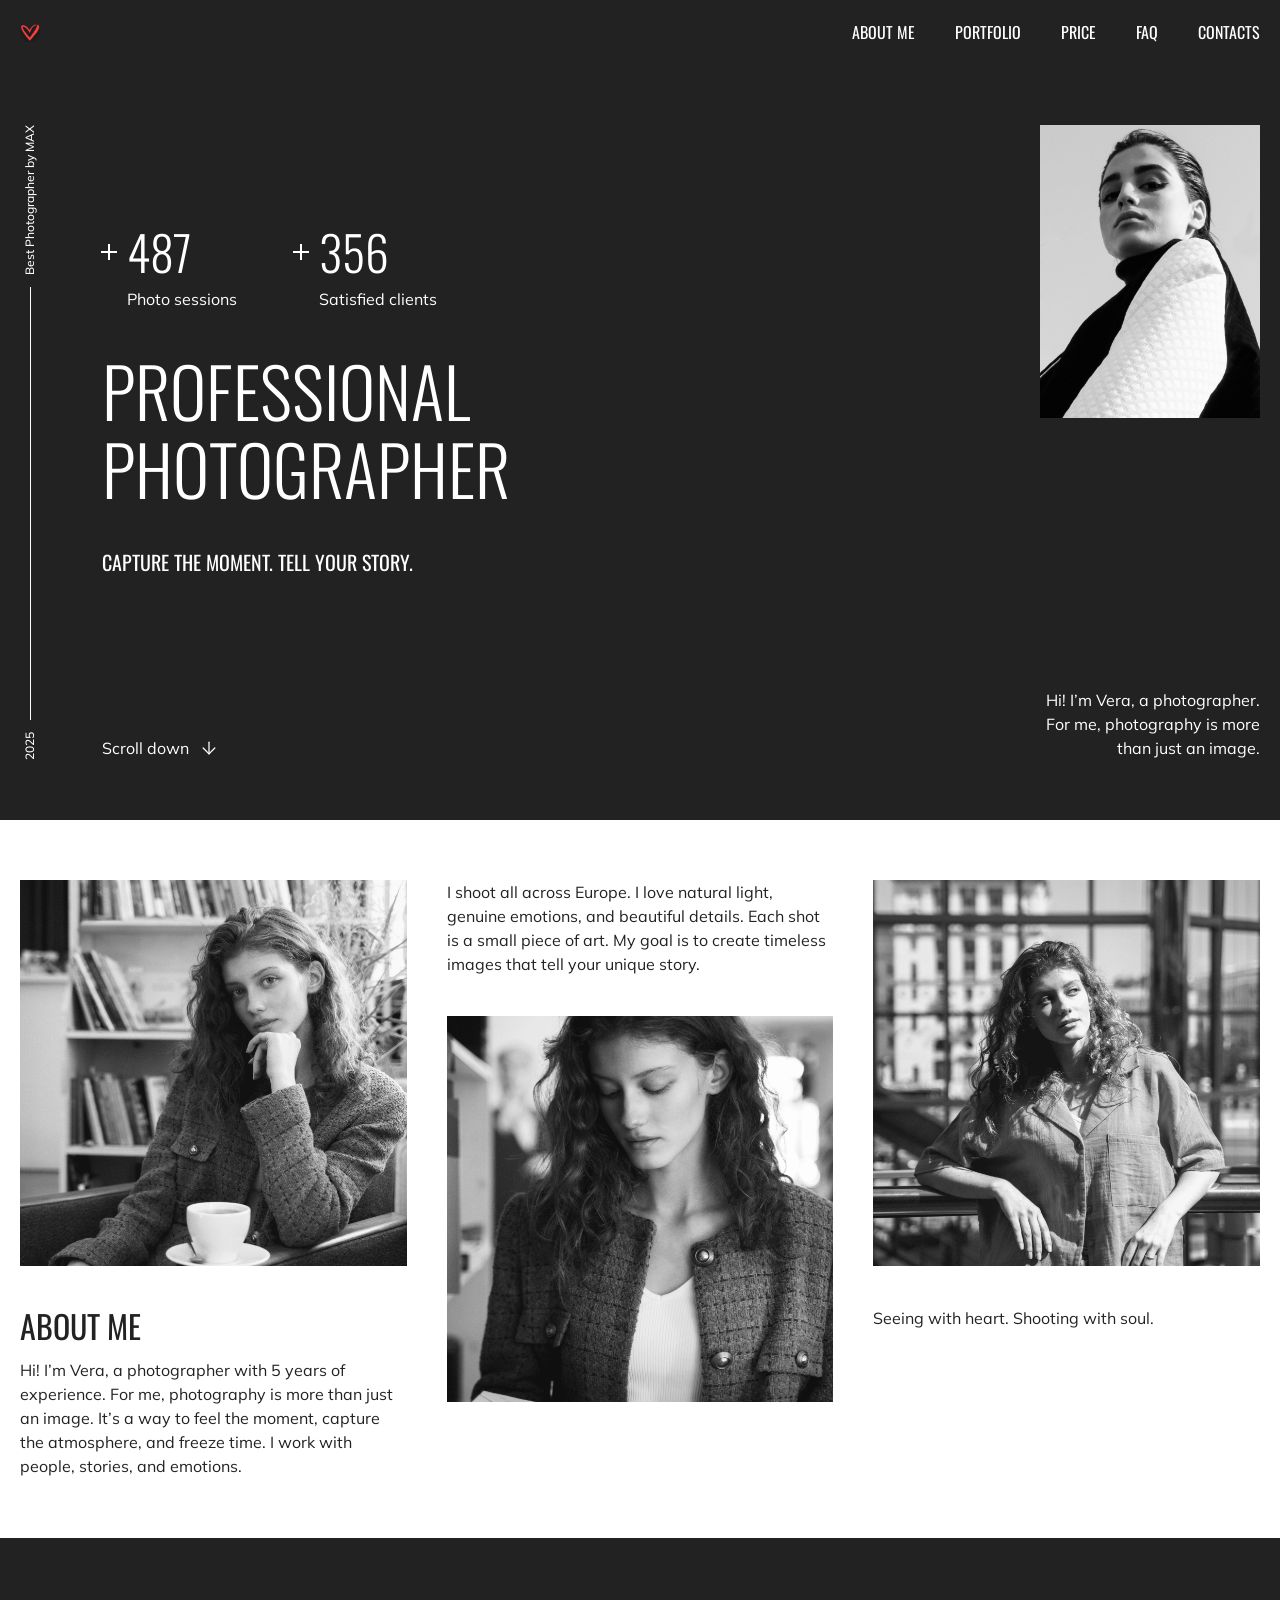
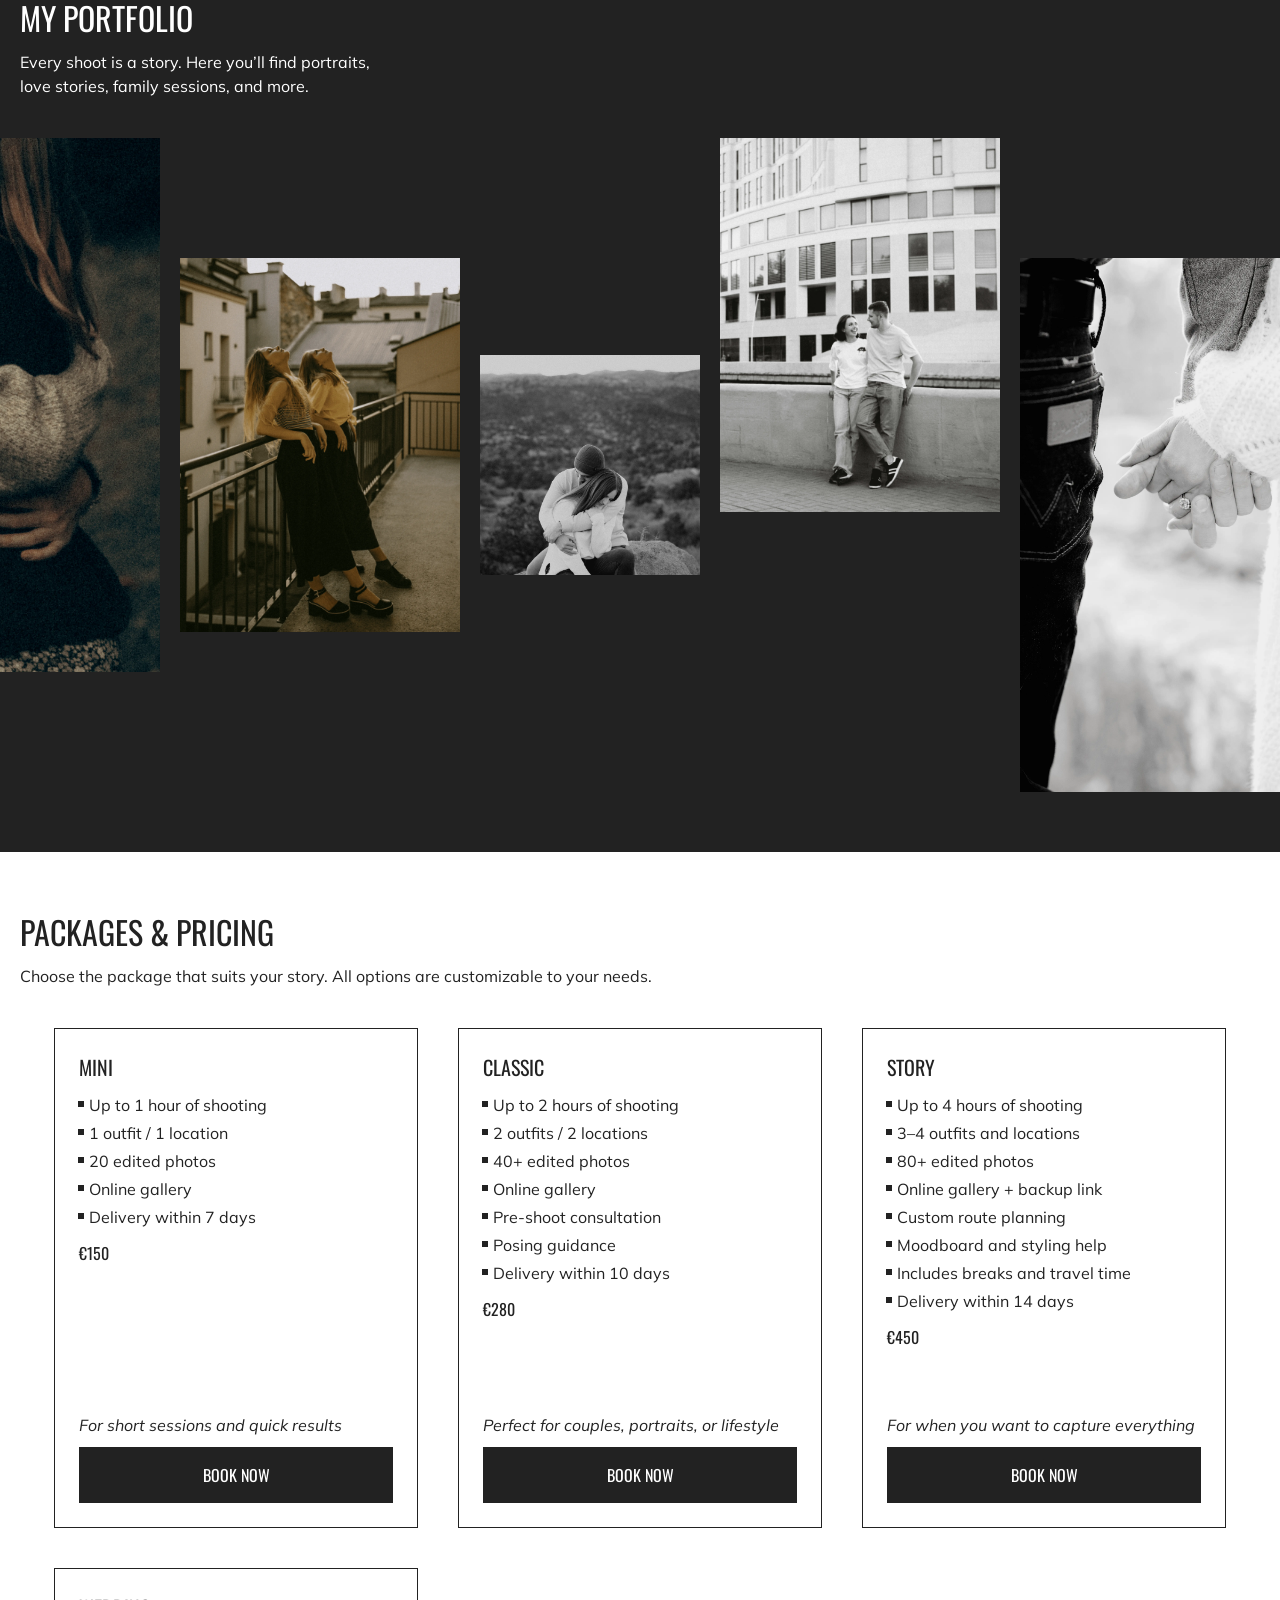
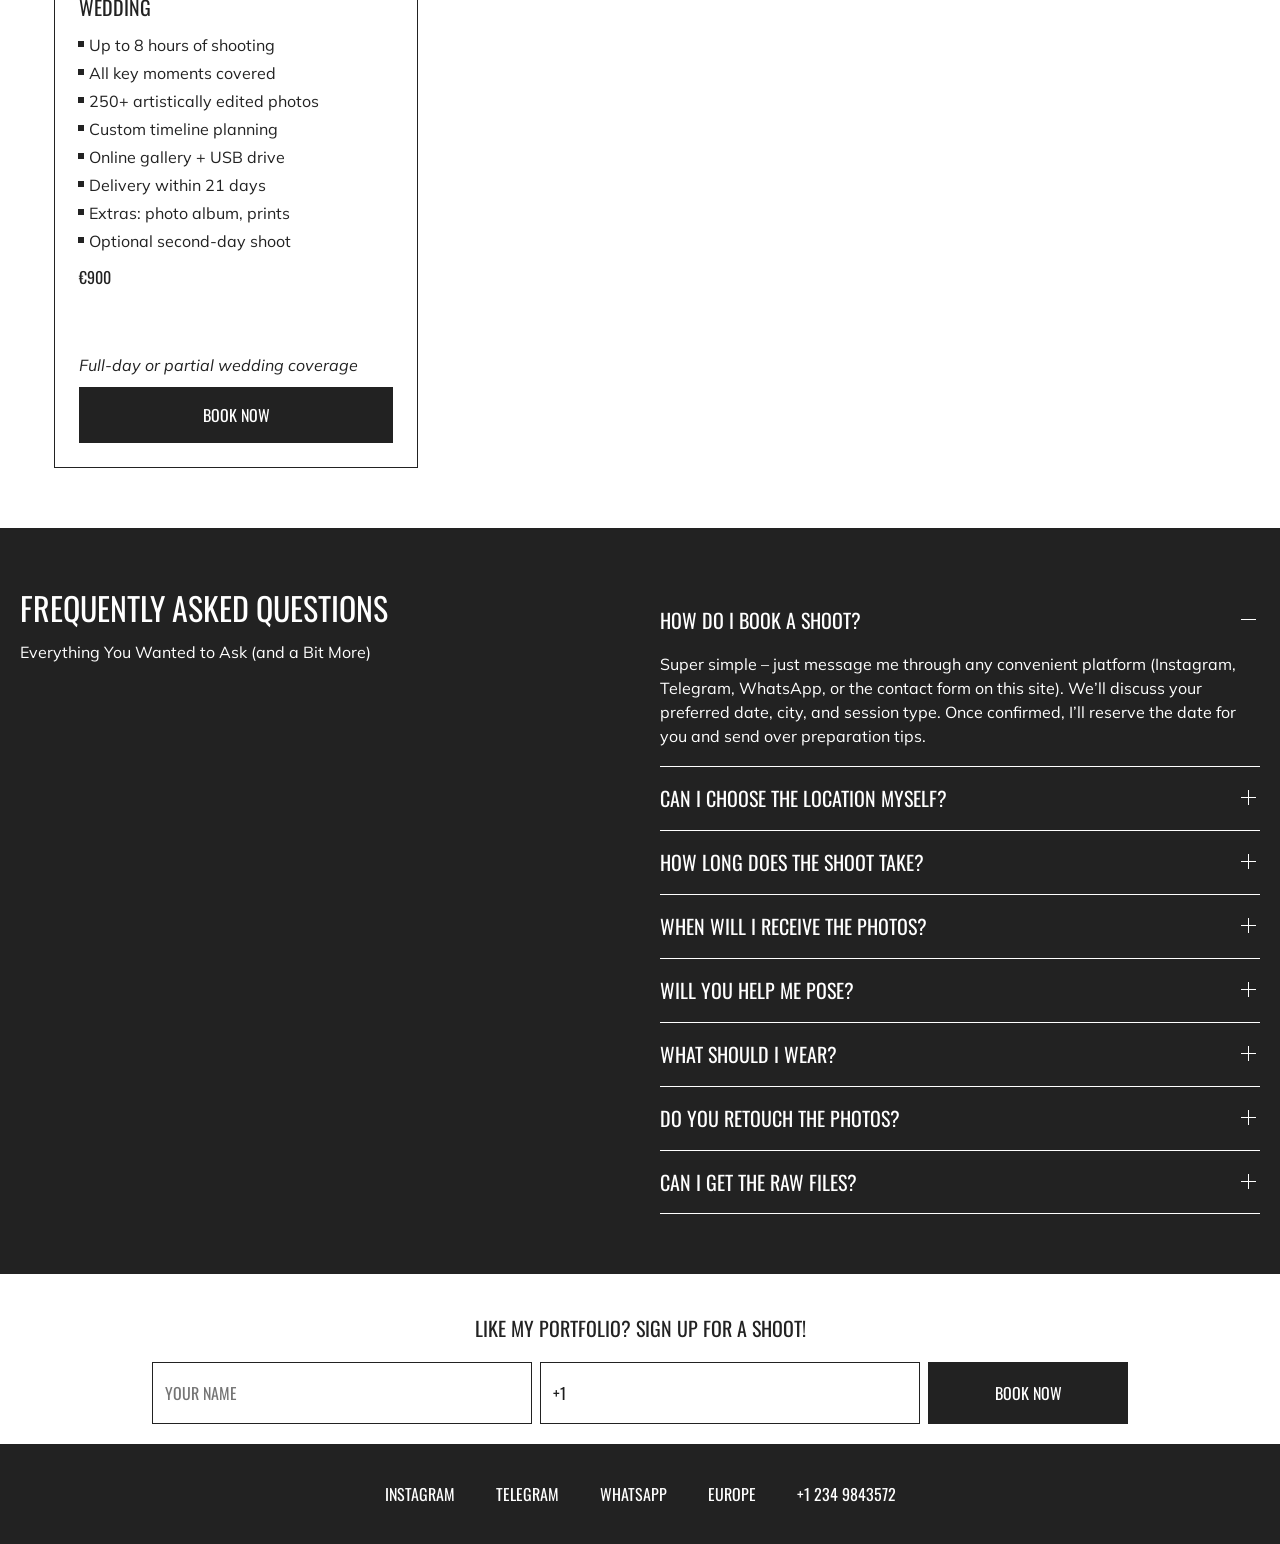
==== portfolio/index.html @ 34f2e553 "feat: add adaptive layout" ====
<!DOCTYPE html>
<html lang="en">
  <head>
    <meta charset="UTF-8" />
    <meta name="viewport" content="width=device-width, initial-scale=1.0" />
    <link rel="icon" href="favicon.ico" />
    <link rel="stylesheet" href="modern-normalize.css" />
    <link rel="stylesheet" href="styles.css" />
    <title>Vera's portfolio</title>
  </head>
  <body>
    <header class="header">
      <div class="container">
        <div class="menu">
          <div class="menu__logo logo">
            <img src="icons/logo.svg" alt="logo" />
          </div>
          <nav class="menu__nav nav">
            <a href="#" class="nav__item">About me</a>
            <a href="#" class="nav__item">Portfolio</a>
            <a href="#" class="nav__item">Price</a>
            <a href="#" class="nav__item">Faq</a>
            <a href="#" class="nav__item">Contacts</a>
          </nav>
          <div class="hamburger"><span></span> <span></span></div>
        </div>
      </div>
    </header>
    <main>
      <section class="hero section">
        <div class="container">
          <div class="hero__wrapper">
            <div class="hero__sidebar sidebar">
              <div class="sidebar__award">Best Photographer by MAX</div>
              <div class="sidebar__line"></div>
              <div class="sidebar__year">2025</div>
            </div>
            <div class="hero__content">
              <div class="hero__info">
                <div class="hero__stats">
                  <div class="hero__stat">
                    <span class="hero__stat-number">487</span>
                    <span class="hero__stat-label">Photo sessions</span>
                  </div>
                  <div class="hero__stat">
                    <span class="hero__stat-number">356</span>
                    <span class="hero__stat-label">Satisfied clients</span>
                  </div>
                </div>
                <h1 class="hero__title main-title">
                  Professional photographer
                </h1>
                <p class="hero__subtitle">
                  Capture the Moment. Tell Your Story.
                </p>
                <a href="#" class="hero__scroll-down scroll-down"
                  >Scroll down</a
                >
              </div>
              <div class="hero__images">
                <div class="hero__media">
                  <img
                    src="image/webp/img-10.webp"
                    alt="The model in front of the mountains."
                    width="220"
                    height="220"
                  />
                </div>
                <div class="hero__aside">
                  <img
                    src="image/webp/img-11.webp"
                    alt="The model is looking down from above."
                    width="280"
                    height="374"
                  />
                  <div class="hero__about-text">
                    Hi! I’m Vera, a photographer. For me, photography is more
                    than just an image.
                  </div>
                </div>
              </div>
            </div>
          </div>
          <div class="hero__footer"></div>
        </div>
      </section>
      <section class="about section">
        <div class="container">
          <div class="about__wrapper">
            <div class="about__block about__block--intro">
              <img
                src="image/webp/img-photographer-1.webp"
                alt="Vera's sitting on an armchair."
                width="728"
                height="728"
              />
              <h2 class="about__title section-title section-title--dark">
                About me
              </h2>
              <p class="about__text">
                Hi! I’m Vera, a photographer with 5 years of experience. For me,
                photography is more than just an image. It’s a way to feel
                the moment, capture the atmosphere, and freeze time. I work with
                people, stories, and emotions.
              </p>
            </div>
            <div class="about__block about__block--work">
              <p class="about__text about__text--center">
                I shoot all across Europe. I love natural light, genuine
                emotions, and beautiful details. Each shot is a small piece of
                art. My goal is to create timeless images that tell your unique
                story.
              </p>
              <img
                src="image/webp/img-photographer-2.webp"
                alt="Vera's looking down."
                width="728"
                height="728"
              />
            </div>
            <div class="about__block about__block--philosophy">
              <img
                src="image/webp/img-photographer-3.webp"
                alt="Vera's looking into the distance."
                width="728"
                height="728"
              />
              <p class="about__text about__text--right">
                Seeing with heart. Shooting with soul.
              </p>
            </div>
          </div>
        </div>
      </section>
      <section class="portfolio section">
        <div class="container">
          <h2 class="portfolio__title section-title">My portfolio</h2>
          <p class="portfolio__subtitle subtitle">
            Every shoot is a story. Here you’ll find portraits, love stories,
            family sessions, and more.
          </p>
        </div>
        <div class="slider__wrapper">
          <div class="portfolio__collage slider">
            <div class="slider__list">
              <div class="slider__item slider__item--first">
                <img
                  src="image/webp/img-14.webp"
                  alt="Couple is walking by the sea at sunset."
                  width="3000"
                  height="4000"
                />
              </div>
              <div class="slider__item slider__item--second">
                <img
                  src="image/webp/img-21.webp"
                  alt="Black and white portrait of a couple, woman is kissing man."
                  width="3000"
                  height="4000"
                />
              </div>
              <div class="slider__item slider__item--third">
                <img
                  src="image/webp/img-22.webp"
                  alt="Woman is riding a horse in the mountains."
                  width="3000"
                  height="4000"
                />
              </div>
              <div class="slider__item slider__item--fourth">
                <img
                  src="image/webp/img-20.webp"
                  alt="Woman is hugging a man."
                  width="3000"
                  height="4000"
                />
              </div>
              <div class="slider__item slider__item--fifth">
                <img
                  src="image/webp/img-17.webp"
                  alt="Two women are standing on a balcony with old town buildings in the background."
                  width="3000"
                  height="4000"
                />
              </div>
              <div class="slider__item slider__item--sixth">
                <img
                  src="image/webp/img-1.webp"
                  alt="Black and white photo of a couple sitting on a stone, man is hugging the woman."
                  width="3000"
                  height="4000"
                />
              </div>
              <div class="slider__item slider__item--seventh">
                <img
                  src="image/webp/img-2.webp"
                  alt="Black and white photo of a couple standing in front of a building."
                  width="3000"
                  height="4000"
                />
              </div>
              <div class="slider__item slider__item--eighth">
                <img
                  src="image/webp/img-5.webp"
                  alt="Close-up of a couple holding hands."
                  width="3000"
                  height="4000"
                />
              </div>
              <div class="slider__item slider__item--ninth">
                <img
                  src="image/webp/img-7.webp"
                  alt="Couple dancing in a field."
                  width="3000"
                  height="4000"
                />
              </div>
              <div class="slider__item slider__item--tenth">
                <img
                  src="image/webp/img-8.webp"
                  alt="Black and white photo of a woman in a dress holding a man's hand."
                  width="3000"
                  height="4000"
                />
              </div>
              <div class="slider__item slider__item--eleventh">
                <img
                  src="image/webp/img-9.webp"
                  alt="Black and white photo of a man embracing a woman from behind, his arm around her neck."
                  width="3000"
                  height="4000"
                />
              </div>
              <div class="slider__item slider__item--twelfth">
                <img
                  src="image/webp/img-12.webp"
                  alt="A woman and a man looking at each other with the sea in the background."
                  width="3000"
                  height="4000"
                />
              </div>
            </div>
          </div>
        </div>
      </section>
      <section class="pricing section">
        <div class="container">
          <h2 class="pricing__title section-title section-title--dark">
            packages & pricing
          </h2>
          <p class="pricing__subtitle subtitle subtitle--dark">
            Choose the package that suits your story. All options are
            customizable to your needs.
          </p>
          <ul class="pricing__list">
            <li class="pricing__item package-card">
              <h3 class="package-card__name">Mini</h3>
              <div class="package-card__content">
                <ul class="package-card__options">
                  <li class="package-card__option">Up to 1 hour of shooting</li>
                  <li class="package-card__option">1 outfit / 1 location</li>
                  <li class="package-card__option">20 edited photos</li>
                  <li class="package-card__option">Online gallery</li>
                  <li class="package-card__option">Delivery within 7 days</li>
                </ul>
                <p class="package-card__price">€150</p>
              </div>
              <div class="package-card__footer">
                <p class="package-card__note">
                  For short sessions and quick results
                </p>
                <button class="package-card__button button">Book now</button>
              </div>
            </li>
            <li class="pricing__item package-card">
              <h3 class="package-card__name">Classic</h3>
              <div class="package-card__content">
                <ul class="package-card__options">
                  <li class="package-card__option">
                    Up to 2 hours of shooting
                  </li>
                  <li class="package-card__option">2 outfits / 2 locations</li>
                  <li class="package-card__option">40+ edited photos</li>
                  <li class="package-card__option">Online gallery</li>
                  <li class="package-card__option">Pre-shoot consultation</li>
                  <li class="package-card__option">Posing guidance</li>
                  <li class="package-card__option">Delivery within 10 days</li>
                </ul>
                <p class="package-card__price">€280</p>
              </div>
              <div class="package-card__footer">
                <p class="package-card__note">
                  Perfect for couples, portraits, or lifestyle
                </p>
                <button class="package-card__button button">Book now</button>
              </div>
            </li>
            <li class="pricing__item package-card">
              <h3 class="package-card__name">Story</h3>
              <div class="package-card__content">
                <ul class="package-card__options">
                  <li class="package-card__option">
                    Up to 4 hours of shooting
                  </li>
                  <li class="package-card__option">
                    3–4 outfits and locations
                  </li>
                  <li class="package-card__option">80+ edited photos</li>
                  <li class="package-card__option">
                    Online gallery + backup link
                  </li>
                  <li class="package-card__option">Custom route planning</li>
                  <li class="package-card__option">
                    Moodboard and styling help
                  </li>
                  <li class="package-card__option">
                    Includes breaks and travel time
                  </li>
                  <li class="package-card__option">Delivery within 14 days</li>
                </ul>
                <p class="package-card__price">€450</p>
              </div>
              <div class="package-card__footer">
                <p class="package-card__note">
                  For when you want to capture everything
                </p>
                <button class="package-card__button button">Book now</button>
              </div>
            </li>
            <li class="pricing__item package-card">
              <h3 class="package-card__name">Wedding</h3>
              <div class="package-card__content">
                <ul class="package-card__options">
                  <li class="package-card__option">
                    Up to 8 hours of shooting
                  </li>
                  <li class="package-card__option">All key moments covered</li>
                  <li class="package-card__option">
                    250+ artistically edited photos
                  </li>
                  <li class="package-card__option">Custom timeline planning</li>
                  <li class="package-card__option">
                    Online gallery + USB drive
                  </li>
                  <li class="package-card__option">Delivery within 21 days</li>
                  <li class="package-card__option">
                    Extras: photo album, prints
                  </li>
                  <li class="package-card__option">
                    Optional second-day shoot
                  </li>
                </ul>
                <p class="package-card__price">€900</p>
              </div>
              <div class="package-card__footer">
                <p class="package-card__note">
                  Full-day or partial wedding coverage
                </p>
                <button class="package-card__button button">Book now</button>
              </div>
            </li>
          </ul>
        </div>
      </section>
      <section class="faq section">
        <div class="container">
          <div class="faq__wrapper">
            <div class="faq__intro">
              <h2 class="faq__title section-title">
                Frequently asked questions
              </h2>
              <p class="faq__subtitle subtitle">
                Everything You Wanted to Ask (and a Bit More)
              </p>
            </div>
            <div class="faq__accordion accordion">
              <div class="accordion__item accordion__item--active">
                <div class="accordion__label">How do I book a shoot?</div>
                <div class="accordion__content">
                  Super simple – just message me through any convenient platform
                  (Instagram, Telegram, WhatsApp, or the contact form on this
                  site). We’ll discuss your preferred date, city, and session
                  type. Once confirmed, I’ll reserve the date for you and send
                  over preparation tips.
                </div>
              </div>
              <div class="accordion__item">
                <div class="accordion__label">
                  Can I choose the location myself?
                </div>
                <div class="accordion__content">
                  Absolutely! If there’s a special place you love or have in
                  mind — I’m happy to shoot there. If you’re unsure, I can
                  suggest beautiful spots with great lighting and atmosphere,
                  tailored to your vision and mood.
                </div>
              </div>
              <div class="accordion__item">
                <div class="accordion__label">
                  How long does the shoot take?
                </div>
                <div class="accordion__content">
                  That depends on the package-card you choose. On average,
                  sessions last from 1 to 4 hours. We’ll plan the pace and type
                  of shoot together — from relaxed city strolls and love stories
                  to more dynamic or editorial sessions.
                </div>
              </div>
              <div class="accordion__item">
                <div class="accordion__label">
                  When will I receive the photos?
                </div>
                <div class="accordion__content">
                  You’ll receive your edited photos within 7–14 days. For event
                  and wedding sessions — up to 30 days. I deliver them in a
                  stylish online gallery, where you can download them in full
                  quality or easily share with friends and family.
                </div>
              </div>
              <div class="accordion__item">
                <div class="accordion__label">Will you help me pose?</div>
                <div class="accordion__content">
                  Definitely! I’ll guide you gently throughout the session —
                  where to look, how to move, how to relax. The goal is to make
                  you feel comfortable and natural. My approach is relaxed, and
                  I’ll never force awkward poses. The result? Real, expressive,
                  and beautiful photos.
                </div>
              </div>
              <div class="accordion__item">
                <div class="accordion__label">What should I wear?</div>
                <div class="accordion__content">
                  After booking, I’ll send you a style guide with suggestions
                  for colors, textures, and combinations. The most important
                  thing is that you feel confident in your outfit. I’m also
                  happy to help you coordinate looks or plan something cohesive
                  for couples or groups.
                </div>
              </div>
              <div class="accordion__item">
                <div class="accordion__label">Do you retouch the photos?</div>
                <div class="accordion__content">
                  Yes, all photos are color-corrected and lightly retouched. My
                  editing style is clean and natural — no overdone filters or
                  fake skin. Just you, at your best. Extra retouching is
                  available upon request.
                </div>
              </div>
              <div class="accordion__item">
                <div class="accordion__label">Can I get the raw files?</div>
                <div class="accordion__content">
                  I don’t deliver RAW files. My work includes not only shooting,
                  but also careful selection and editing to create a complete
                  and polished result. You’ll receive only the best images,
                  ready for printing, sharing, or publishing.
                </div>
              </div>
            </div>
          </div>
        </div>
      </section>
      <section class="subscribe">
        <div class="container">
          <h2 class="subscribe__title section-title section-title--dark">
            Like my portfolio? Sign up for a shoot!
          </h2>
          <form class="subscribe__form form" action="#" method="post">
            <label class="form__field">
              <span class="form__label visually-hidden">Your name</span>
              <input
                class="form__input"
                type="text"
                name="name"
                placeholder="Your name"
                required
              />
            </label>
            <label class="form__field">
              <span class="form__label visually-hidden">Phone number</span>
              <input
                class="form__input"
                type="tel"
                name="phone"
                value="+1"
                required
              />
            </label>
            <button class="form__button button button--short" type="submit">
              Book now
            </button>
          </form>
        </div>
      </section>
    </main>
    <footer class="footer">
      <div class="container">
        <ul class="footer__links">
          <li class="footer__link">
            <a class="footer__social-link" href="#">Instagram</a>
          </li>
          <li class="footer__link">
            <a class="footer__social-link" href="#">Telegram</a>
          </li>
          <li class="footer__link">
            <a class="footer__social-link" href="#">WhatsApp</a>
          </li>
          <li class="footer__link">
            <a class="footer__region" href="#">Europe</a>
          </li>
          <li class="footer__link">
            <address class="footer__contact">
              <a class="footer__phone" href="tel:+12349843572"
                >+1 234 9843572</a
              >
            </address>
          </li>
        </ul>
      </div>
    </footer>
  </body>
</html>
---- portfolio/styles.css ----
@font-face {
  font-family: "Oswald";
  src: url("fonts/Oswald-Light.woff2") format("woff2");
  font-weight: 300;
  font-style: normal;
  font-display: swap;
}

@font-face {
  font-family: "Oswald";
  src: url("fonts/Oswald-Regular.woff2") format("woff2");
  font-weight: 400;
  font-style: normal;
  font-display: swap;
}

@font-face {
  font-family: "Mulish";
  src: url("fonts/Mulish-Regular.woff2") format("woff2");
  font-weight: 400;
  font-style: normal;
  font-display: swap;
}

@font-face {
  font-family: "Mulish";
  src: url("fonts/Mulish-Medium.woff2") format("woff2");
  font-weight: 500;
  font-style: normal;
  font-display: swap;
}

@font-face {
  font-family: "Mulish";
  src: url("fonts/Mulish-Italic.woff2") format("woff2");
  font-weight: 400;
  font-style: italic;
  font-display: swap;
}

:root {
  --main-color: #222222;
  --secondary-color: #ffffff;
  --input-color: #1e1e1e;
  --hover-color: #ff3c3c;
  --main-font-family: "Mulish", Arial, sans-serif;
  --secondary-font-family: "Oswald", Arial, sans-serif;
}

.visually-hidden {
  position: absolute;
  width: 1px;
  height: 1px;
  margin: -1px;
  border: 0;
  padding: 0;
  white-space: nowrap;
  clip-path: inset(100%);
  clip: rect(0 0 0 0);
  overflow: hidden;
}

html,
body {
  height: 100%;
}

html {
  font-size: 1rem;
}

body {
  display: flex;
  flex-direction: column;
  min-height: 100vh;
  margin: 0;
  font-family: "Mulish", Arial, sans-serif;
  font-weight: 400;
  line-height: 1.5;
  background: var(--main-color);
  color: var(--secondary-color);
  overflow-x: hidden;
}

main {
  flex: 1;
}

h1,
h2,
h3 {
  margin: 0;
  padding: 0;
}

img {
  display: block;
  max-width: 100%;
  height: auto;
  object-fit: cover;
}

ul {
  margin: 0;
  padding: 0;
  list-style: none;
}

a {
  color: var(--secondary-color);
  text-decoration: none;
}

p {
  margin: 0;
}

button {
  cursor: pointer;
}

.container {
  max-width: 1440px;
  margin: 0 auto;
  padding-left: 20px;
  padding-right: 20px;
}

.section {
  padding: 60px 0;
}

.header {
  background-color: var(--main-color);
  padding: 20px 0;
}

.menu {
  display: flex;
  align-items: center;
  justify-content: space-between;
}

.nav__item:not(:last-child) {
  margin-right: 36px;
}

.nav__item {
  display: inline-block;
  font-family: var(--secondary-font-family);
  font-size: 1rem;
  font-weight: 400;
  text-transform: uppercase;
}

.nav__item:hover {
  color: var(--hover-color);
}

.hamburger {
  display: none;
}

.hero__wrapper {
  display: grid;
  grid-template-columns: 20px 1fr;
  gap: 40px;
}

.sidebar {
  position: relative;
  display: flex;
  flex-direction: column;
  align-items: center;
  justify-content: space-between;
  height: 100%;
  font-size: 0.75rem;
  font-weight: 500;
  line-height: 1.3;
}

.sidebar__award {
  writing-mode: vertical-rl;
  transform: rotate(180deg);
  margin-bottom: 12px;
}

.sidebar__year {
  writing-mode: vertical-rl;
  transform: rotate(180deg);
  margin-top: 12px;
}

.sidebar__line {
  flex: 1;
  width: 1px;
  background-color: var(--secondary-color);
}

.hero__content {
  display: flex;
  justify-content: space-between;
  gap: 100px;
}

.hero__info {
  padding-top: 100px;
  padding-left: 22px;
}

.hero__images {
  display: flex;
  gap: 40px;
}

.hero__footer {
  display: flex;
  align-items: center;
  justify-content: space-between;
}

.hero__stats {
  display: flex;
  align-items: center;
  justify-content: space-between;
  width: 315px;
  margin-bottom: 40px;
  padding-left: 25px;
}

.hero__stat-number {
  position: relative;
  display: block;
  margin-bottom: 8px;
  font-family: var(--secondary-font-family);
  font-weight: 300;
  font-size: 3rem;
  line-height: 1.125;
  text-transform: uppercase;
  text-align: left;
}

.hero__stat-number::before {
  content: "";
  position: absolute;
  width: 16px;
  height: 2px;
  bottom: 26px;
  left: -26px;
  background-color: var(--secondary-color);
}

.hero__stat-number::after {
  content: "";
  position: absolute;
  width: 16px;
  height: 2px;
  bottom: 26px;
  left: -26px;
  transform: rotate(90deg);
  background-color: var(--secondary-color);
}

.hero__stat-label {
  font-weight: 400;
  font-size: 1rem;
  line-height: 1.5;
}

.main-title {
  max-width: 408px;
  font-family: var(--secondary-font-family);
  font-weight: 300;
  font-size: 7.25rem;
  line-height: 1.13793;
  text-transform: uppercase;
}

.hero__title {
  margin-bottom: 40px;
}

.hero__subtitle {
  margin-bottom: 160px;
  font-family: var(--secondary-font-family);
  font-weight: 400;
  font-size: 1.25rem;
  line-height: 1.4;
  text-transform: uppercase;
}

.scroll-down {
  position: relative;
}

.scroll-down::after {
  content: "";
  position: absolute;
  top: 50%;
  right: -30px;
  transform: translateY(-50%);
  width: 20px;
  height: 20px;
  mask: url("icons/arrow-down.svg") center / contain no-repeat;
  background-color: currentColor;
}

.scroll-down:hover {
  color: var(--hover-color);
}

.hero__media {
  display: grid;
  place-items: center;
}

.hero__media img {
  width: 220px;
  aspect-ratio: 1 / 1;
}

.hero__aside {
  display: flex;
  flex-direction: column;
  justify-content: space-between;
}

.hero__about-text {
  align-self: flex-end;
  width: 220px;
  text-align: right;
}

.about {
  background-color: var(--secondary-color);
}

.about__wrapper {
  display: grid;
  gap: 40px;
  grid-template-columns: repeat(auto-fit, minmax(340px, 1fr));
  align-items: flex-start;
}

.about__block img {
  aspect-ratio: 1 / 1;
}

.section-title {
  font-family: var(--secondary-font-family);
  font-weight: 400;
  font-size: 2rem;
  line-height: 1.25;
  text-transform: uppercase;
  color: var(--secondary-color);
}

.section-title--dark {
  color: var(--main-color);
}

.about__title {
  margin: 40px 0 12px;
}

.about__text {
  font-family: var(--main-font-family);
  line-height: 1.5;
  color: var(--main-color);
}

.about__text--center {
  margin-bottom: 40px;
}

.about__text--center {
  margin-bottom: 40px;
}

.about__text--right {
  margin-top: 40px;
}

.subtitle {
  margin-top: 12px;
  font-family: var(--main-font-family);
  line-height: 1.5;
  color: var(--secondary-color);
}

.portfolio__subtitle {
  width: 360px;
}

.slider__wrapper {
  width: 100vw;
  overflow: hidden;
  display: flex;
  justify-content: center;
}

.slider {
  margin: 0 auto;
  width: 1440px;
  height: 654px;
  margin-top: 40px;
  overflow: hidden;
}

.slider__list {
  display: flex;
  align-items: center;
  gap: 20px;
  transform: translateX(-1200px);
  height: 100%;
}

.slider__item {
  flex: 0 0 auto;
}

.slider__item--first,
.slider__item--eighth {
  align-self: flex-end;
}

.slider__item--fourth,
.slider__item--seventh,
.slider__item--tenth,
.slider__item--twelfth {
  align-self: flex-start;
}

.slider__item--third,
.slider__item--fifth,
.slider__item--eleventh {
  margin-bottom: 40px;
}

.slider__item--first img,
.slider__item--fourth img,
.slider__item--eighth img,
.slider__item--twelfth img {
  width: 400px;
  height: 534px;
}

.slider__item--second img,
.slider__item--sixth img,
.slider__item--ninth img {
  width: 220px;
  aspect-ratio: 1 / 1;
}

.slider__item--third img,
.slider__item--fifth img,
.slider__item--seventh img,
.slider__item--tenth img,
.slider__item--eleventh img {
  width: 280px;
  height: 374px;
}

@media (min-width: 1441px) {
  .slider {
    overflow: visible;
  }
}

.pricing {
  background-color: var(--secondary-color);
}

.subtitle--dark {
  color: var(--main-color);
}

.pricing__list {
  display: grid;
  grid-template-columns: repeat(auto-fit, minmax(320px, 1fr));
  gap: 40px;
  margin-top: 40px;
}

.package-card {
  display: flex;
  flex-direction: column;
  min-height: 500px;
  padding: 24px;
  border: 1px solid var(--main-color);
  color: var(--main-color);
}

.package-card:hover {
  border-color: var(--hover-color);
}

.package-card:hover .button {
  background-color: var(--hover-color);
  color: var(--main-color);
}

.package-card__content {
  flex-grow: 1;
}

.package-card__footer {
  margin-top: auto;
  display: flex;
  flex-direction: column;
  gap: 12px;
}

.package-card__name {
  font-family: var(--secondary-font-family);
  font-weight: 400;
  font-size: 1.25rem;
  line-height: 1.4;
  text-transform: uppercase;
}

.package-card__options {
  margin: 12px 0;
}

.package-card__option {
  position: relative;
  margin: 0 0 4px 10px;
  line-height: 1.5;
}

.package-card__option::before {
  content: "";
  position: absolute;
  top: 8px;
  left: -11px;
  width: 6px;
  height: 6px;
  background-color: var(--main-color);
}

.package-card__price {
  font-family: var(--secondary-font-family);
  line-height: 1.5;
  text-transform: uppercase;
}

.package-card__note {
  font-style: italic;
  line-height: 1.25;
}

.button {
  padding: 16px 20px;
  font-family: var(--secondary-font-family);
  font-size: 1rem;
  font-weight: 400;
  line-height: 1.5;
  text-transform: uppercase;
  text-align: center;
  border: 0;
  color: var(--secondary-color);
  background-color: var(--main-color);
}

.button:hover {
  background-color: var(--hover-color);
  color: var(--main-color);
}

.faq__wrapper {
  display: grid;
  grid-template-columns: repeat(auto-fit, minmax(340px, 1fr));
  gap: 40px;
}

.accordion__label {
  position: relative;
  padding: 18px 0;
  font-family: var(--secondary-font-family);
  font-weight: 400;
  font-size: 1.25rem;
  line-height: 1.4;
  text-transform: uppercase;
  box-shadow: inset 0 1px 0 0 var(--secondary-color);
}

.accordion__item:last-child .accordion__label {
  box-shadow: inset 0 1px 0 0 var(--secondary-color),
    inset 0 -1px 0 0 var(--secondary-color);
}

.accordion__content {
  display: none;
}

.accordion__label::before,
.accordion__label::after {
  content: "";
  position: absolute;
  top: 31px;
  right: 4px;
  width: 15px;
  height: 1px;
  background-color: var(--secondary-color);
}

.accordion__label::before {
  transform: rotate(90deg);
}

.accordion__content {
  margin-bottom: 18px;
}

.accordion__item--active .accordion__content {
  display: block;
}

.accordion__item--active .accordion__label {
  box-shadow: none;
}

.accordion__item--active .accordion__label::before {
  transform: none;
}

.accordion__label:hover {
  color: var(--hover-color);
  cursor: pointer;
}

.accordion__label:hover::before,
.accordion__label:hover::after {
  background-color: var(--hover-color);
}

.subscribe {
  padding-top: 40px;
  padding-bottom: 20px;
  background-color: var(--secondary-color);
}

.subscribe__title {
  font-size: 1.25rem;
  line-height: 1.4;
  text-align: center;
  margin-bottom: 20px;
}

.form {
  margin: 0 auto;
  display: grid;
  grid-template-columns: repeat(2, 1fr) 200px;
  max-width: 976px;
  gap: 8px;
  padding-inline: 0;
}

.form__input {
  margin: 0;
  width: 100%;
  padding: 18px 12px;
  font-family: var(--secondary-font-family);
  font-weight: 400;
  font-size: 1rem;
  line-height: 1.5;
  text-transform: uppercase;
  border: 1px solid var(--main-color);
  color: var(--input-color);
}

.form__input:hover {
  border-color: var(--hover-color);
}

.button--short {
  min-width: 200px;
}
.subscribe__button {
  width: 100%;
  max-width: 352px;
}

.footer {
  padding-top: 38px;
  padding-bottom: 38px;
  font-family: var(--secondary-font-family);
  line-height: 1.5;
  text-transform: uppercase;
}

.footer__links {
  display: flex;
  align-items: center;
  justify-content: center;
  gap: 41px;
}

.footer__phone {
  font-style: normal;
}

.footer__social-link:hover,
.footer__region:hover,
.footer__phone:hover {
  color: var(--hover-color);
}

@media (max-width: 1200px) {
  .main-title {
    font-size: 5rem;
  }

  .header {
    position: relative;
  }

  .nav {
    display: none;
  }

  .hamburger {
    display: block;
    position: absolute;
    right: 21px;
    top: 50%;
    width: 20px;
    height: 16px;
    transform: translateY(-50%);
  }
  .hamburger span {
    display: block;
    height: 2px;
    width: 100%;
    background-color: var(--secondary-color);
    margin-bottom: 7px;
  }
  .hamburger span:nth-child(1) {
    width: 60%;
    margin-left: auto;
  }

  .about__wrapper {
    grid-template-columns: 1fr;
  }

  .about__block:nth-child(3) img {
    display: none;
  }
  .about__text--right {
    margin-top: 0;
  }

  .pricing__list {
    gap: 20px;
  }

  .faq__wrapper {
    grid-template-columns: 1fr;
  }
}

@media (min-width: 768px) and (max-width: 1439px) {
  .hero__media {
    display: none;
  }

  .main-title {
    font-size: 4.3rem;
  }
  .hero__content {
    gap: 20px;
  }

  .hero__aside img {
    width: 220px;
  }

  .hero__stats {
    width: 335px;
  }

  .pricing__list {
    padding: 0 34px;
  }
}

@media (min-width: 380px) and (max-width: 767px) {
  .main-title {
    font-size: 3.5rem;
  }

  .hero__wrapper {
    grid-template-columns: 1fr;
  }

  .hero__content {
    flex-wrap: wrap;
    width: 100%;
    gap: 20px;
  }

  .hero__sidebar {
    display: none;
  }

  .hero__scroll-down {
    display: none;
  }

  .hero__aside img {
    width: 220px;
  }

  .hero__info {
    padding-top: 0;
    padding-left: 0;
  }

  .hero__about-text {
    margin-top: 58px;
  }

  .hero__stats {
    width: 336px;
  }

  .hero__subtitle {
    margin-bottom: 0;
  }

  .hero__images {
    width: 100%;
  }

  .hero__media {
    display: none;
  }

  .hero__aside {
    margin-left: auto;
  }

  .pricing__list {
    gap: 20px;
    padding: 0 10px;
  }

  .form {
    grid-template-columns: 1fr;
    gap: 7px;
    width: 100%;
    padding: 0;
  }

  .form__input,
  .form__button {
    width: 100%;
    max-width: none;
  }
  .subscribe .button--short {
    min-width: 0;
    align-self: stretch;
  }

  .footer__links {
    flex-direction: column;
    gap: 36px;
  }
}
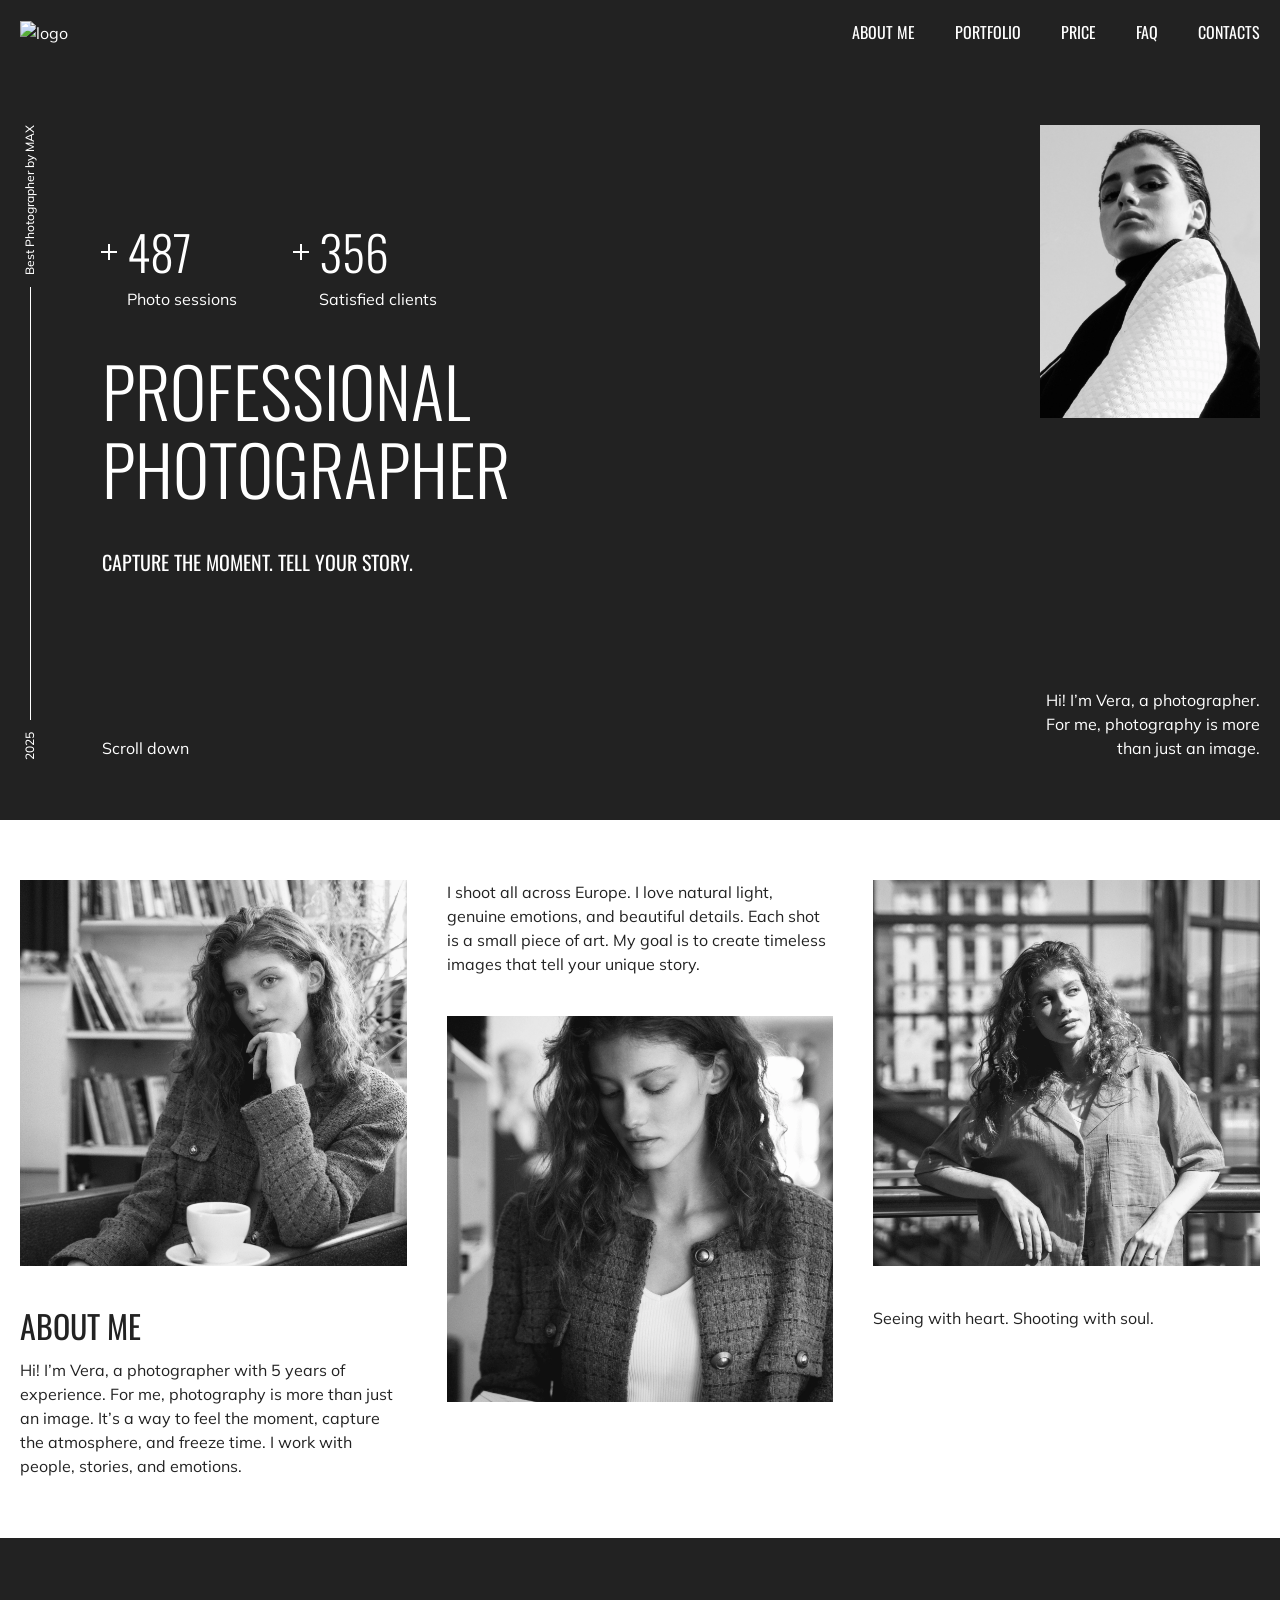
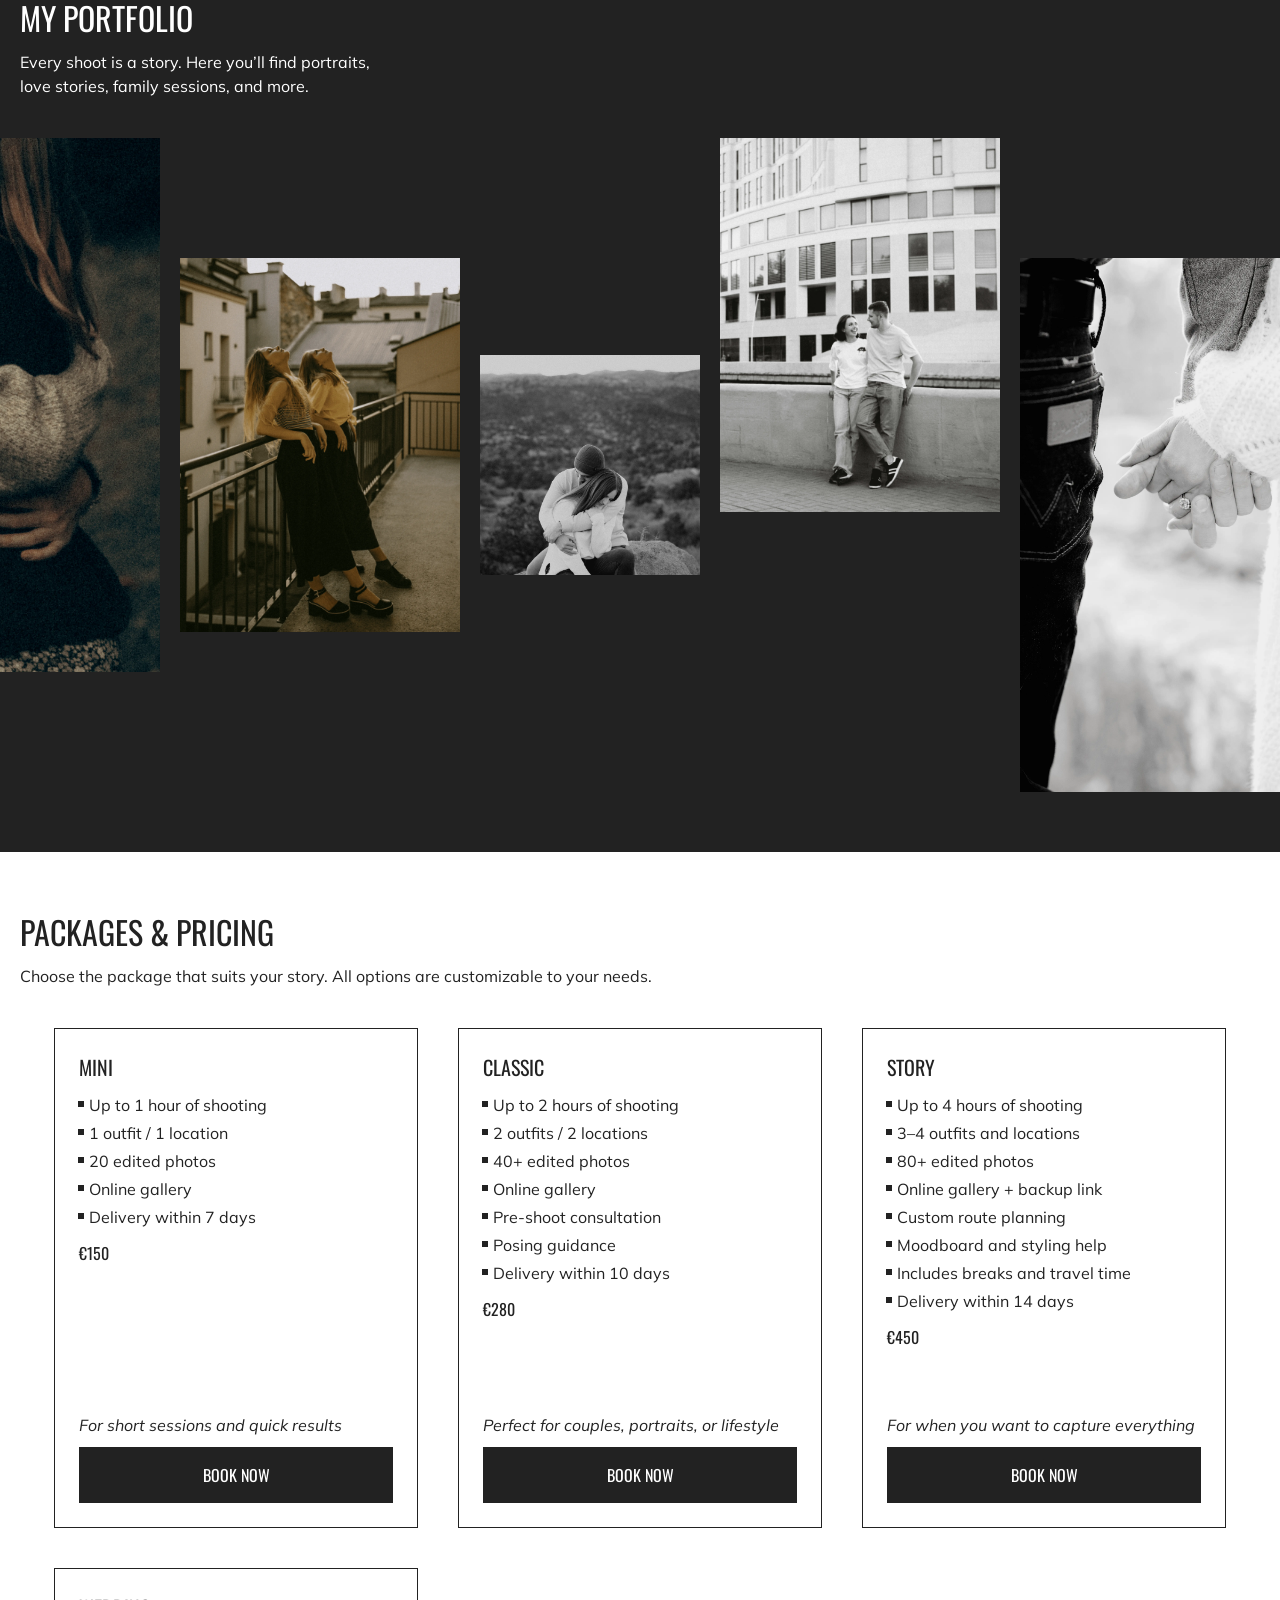
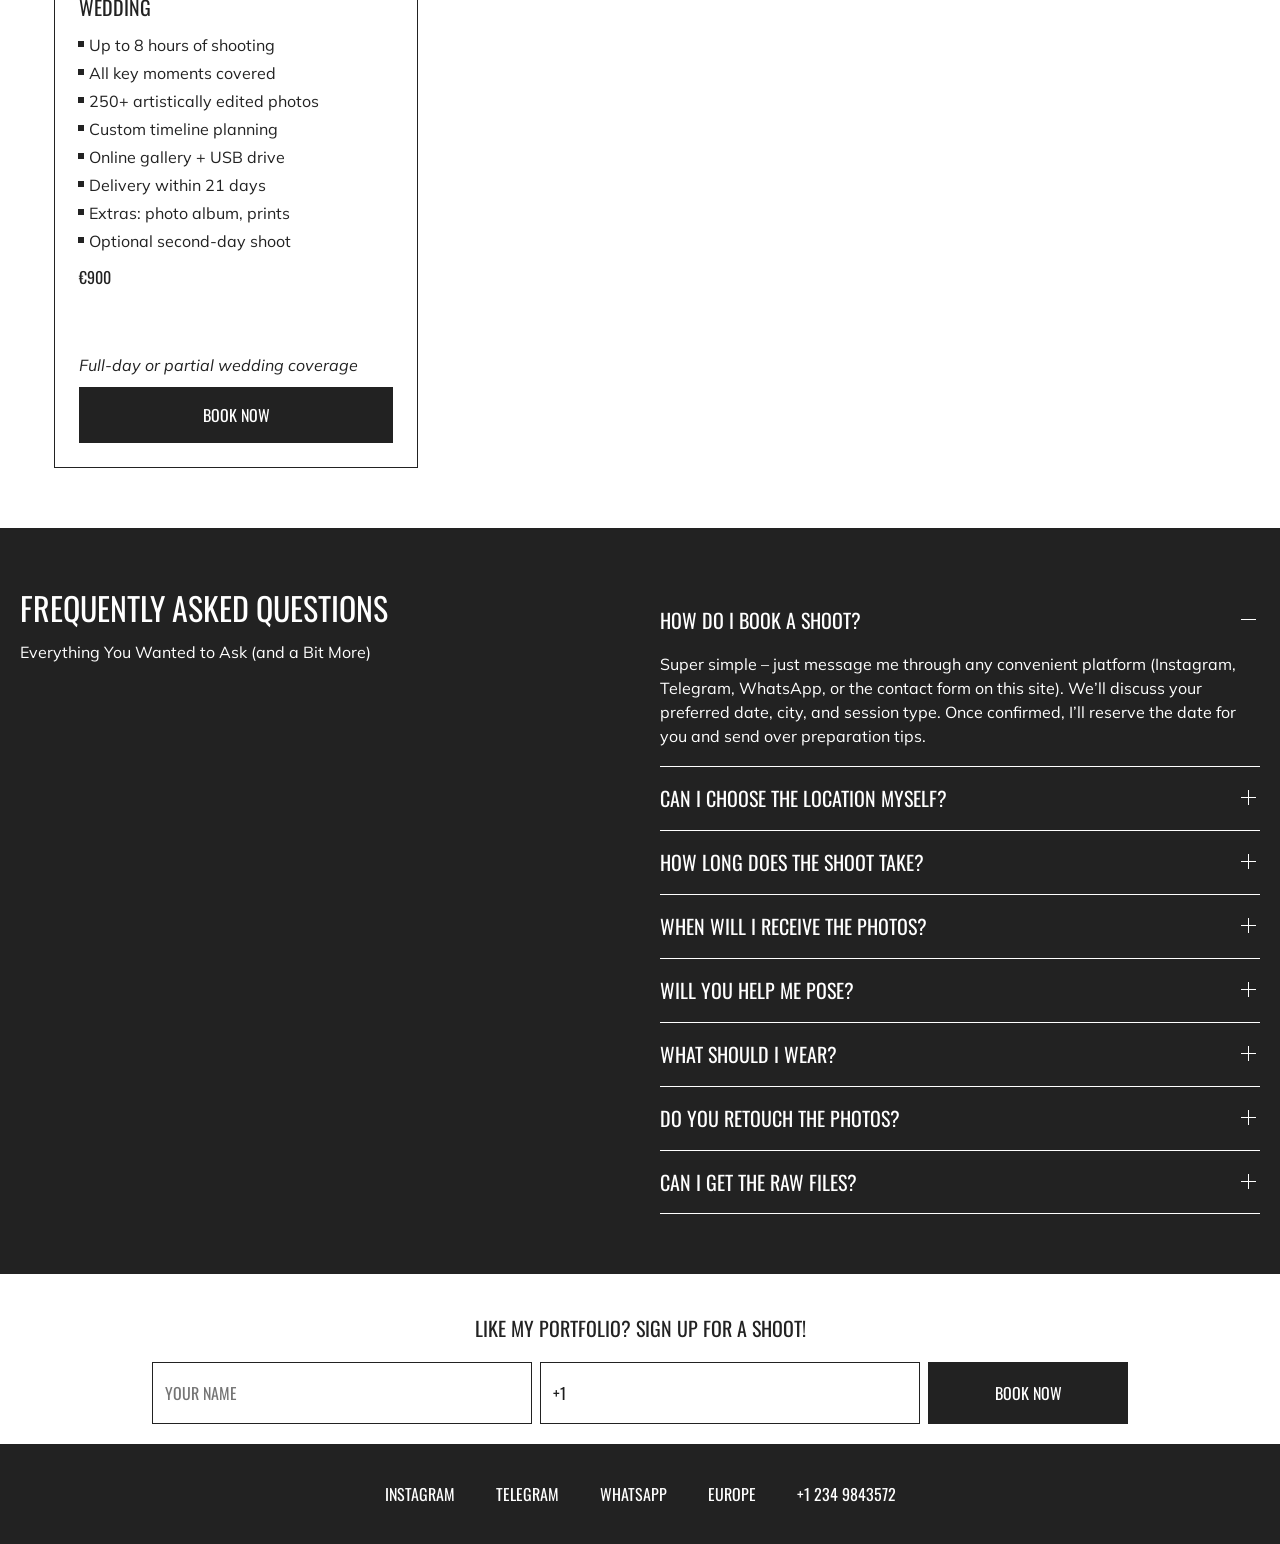
==== commit 2b16b359: "fix: replace trailing spaces" ====
--- a/portfolio/index.html
+++ b/portfolio/index.html
@@ -1,11 +1,11 @@
 <!DOCTYPE html>
 <html lang="en">
   <head>
-    <meta charset="UTF-8" />
-    <meta name="viewport" content="width=device-width, initial-scale=1.0" />
-    <link rel="icon" href="favicon.ico" />
-    <link rel="stylesheet" href="modern-normalize.css" />
-    <link rel="stylesheet" href="styles.css" />
+    <meta charset="UTF-8">
+    <meta name="viewport" content="width=device-width, initial-scale=1.0">
+    <link rel="icon" href="favicon.ico">
+    <link rel="stylesheet" href="modern-normalize.css">
+    <link rel="stylesheet" href="styles.css">
     <title>Vera's portfolio</title>
   </head>
   <body>
@@ -13,7 +13,7 @@
       <div class="container">
         <div class="menu">
           <div class="menu__logo logo">
-            <img src="icons/logo.svg" alt="logo" />
+            <img src="icons/logo.svg" alt="logo">
           </div>
           <nav class="menu__nav nav">
             <a href="#" class="nav__item">About me</a>
@@ -54,8 +54,8 @@
                   Capture the Moment. Tell Your Story.
                 </p>
                 <a href="#" class="hero__scroll-down scroll-down"
-                  >Scroll down</a
-                >
+                 >Scroll down</a
+               >
               </div>
               <div class="hero__images">
                 <div class="hero__media">
@@ -64,7 +64,7 @@
                     alt="The model in front of the mountains."
                     width="220"
                     height="220"
-                  />
+                 >
                 </div>
                 <div class="hero__aside">
                   <img
@@ -72,7 +72,7 @@
                     alt="The model is looking down from above."
                     width="280"
                     height="374"
-                  />
+                 >
                   <div class="hero__about-text">
                     Hi! I’m Vera, a photographer. For me, photography is more
                     than just an image.
@@ -93,7 +93,7 @@
                 alt="Vera's sitting on an armchair."
                 width="728"
                 height="728"
-              />
+             >
               <h2 class="about__title section-title section-title--dark">
                 About me
               </h2>
@@ -116,7 +116,7 @@
                 alt="Vera's looking down."
                 width="728"
                 height="728"
-              />
+             >
             </div>
             <div class="about__block about__block--philosophy">
               <img
@@ -124,7 +124,7 @@
                 alt="Vera's looking into the distance."
                 width="728"
                 height="728"
-              />
+             >
               <p class="about__text about__text--right">
                 Seeing with heart. Shooting with soul.
               </p>
@@ -149,7 +149,7 @@
                   alt="Couple is walking by the sea at sunset."
                   width="3000"
                   height="4000"
-                />
+               >
               </div>
               <div class="slider__item slider__item--second">
                 <img
@@ -157,7 +157,7 @@
                   alt="Black and white portrait of a couple, woman is kissing man."
                   width="3000"
                   height="4000"
-                />
+               >
               </div>
               <div class="slider__item slider__item--third">
                 <img
@@ -165,7 +165,7 @@
                   alt="Woman is riding a horse in the mountains."
                   width="3000"
                   height="4000"
-                />
+               >
               </div>
               <div class="slider__item slider__item--fourth">
                 <img
@@ -173,7 +173,7 @@
                   alt="Woman is hugging a man."
                   width="3000"
                   height="4000"
-                />
+               >
               </div>
               <div class="slider__item slider__item--fifth">
                 <img
@@ -181,7 +181,7 @@
                   alt="Two women are standing on a balcony with old town buildings in the background."
                   width="3000"
                   height="4000"
-                />
+               >
               </div>
               <div class="slider__item slider__item--sixth">
                 <img
@@ -189,7 +189,7 @@
                   alt="Black and white photo of a couple sitting on a stone, man is hugging the woman."
                   width="3000"
                   height="4000"
-                />
+               >
               </div>
               <div class="slider__item slider__item--seventh">
                 <img
@@ -197,7 +197,7 @@
                   alt="Black and white photo of a couple standing in front of a building."
                   width="3000"
                   height="4000"
-                />
+               >
               </div>
               <div class="slider__item slider__item--eighth">
                 <img
@@ -205,7 +205,7 @@
                   alt="Close-up of a couple holding hands."
                   width="3000"
                   height="4000"
-                />
+               >
               </div>
               <div class="slider__item slider__item--ninth">
                 <img
@@ -213,7 +213,7 @@
                   alt="Couple dancing in a field."
                   width="3000"
                   height="4000"
-                />
+               >
               </div>
               <div class="slider__item slider__item--tenth">
                 <img
@@ -221,7 +221,7 @@
                   alt="Black and white photo of a woman in a dress holding a man's hand."
                   width="3000"
                   height="4000"
-                />
+               >
               </div>
               <div class="slider__item slider__item--eleventh">
                 <img
@@ -229,7 +229,7 @@
                   alt="Black and white photo of a man embracing a woman from behind, his arm around her neck."
                   width="3000"
                   height="4000"
-                />
+               >
               </div>
               <div class="slider__item slider__item--twelfth">
                 <img
@@ -237,7 +237,7 @@
                   alt="A woman and a man looking at each other with the sea in the background."
                   width="3000"
                   height="4000"
-                />
+               >
               </div>
             </div>
           </div>
@@ -473,7 +473,7 @@
                 name="name"
                 placeholder="Your name"
                 required
-              />
+             >
             </label>
             <label class="form__field">
               <span class="form__label visually-hidden">Phone number</span>
@@ -483,7 +483,7 @@
                 name="phone"
                 value="+1"
                 required
-              />
+             >
             </label>
             <button class="form__button button button--short" type="submit">
               Book now
@@ -510,8 +510,8 @@
           <li class="footer__link">
             <address class="footer__contact">
               <a class="footer__phone" href="tel:+12349843572"
-                >+1 234 9843572</a
-              >
+               >+1 234 9843572</a
+             >
             </address>
           </li>
         </ul>
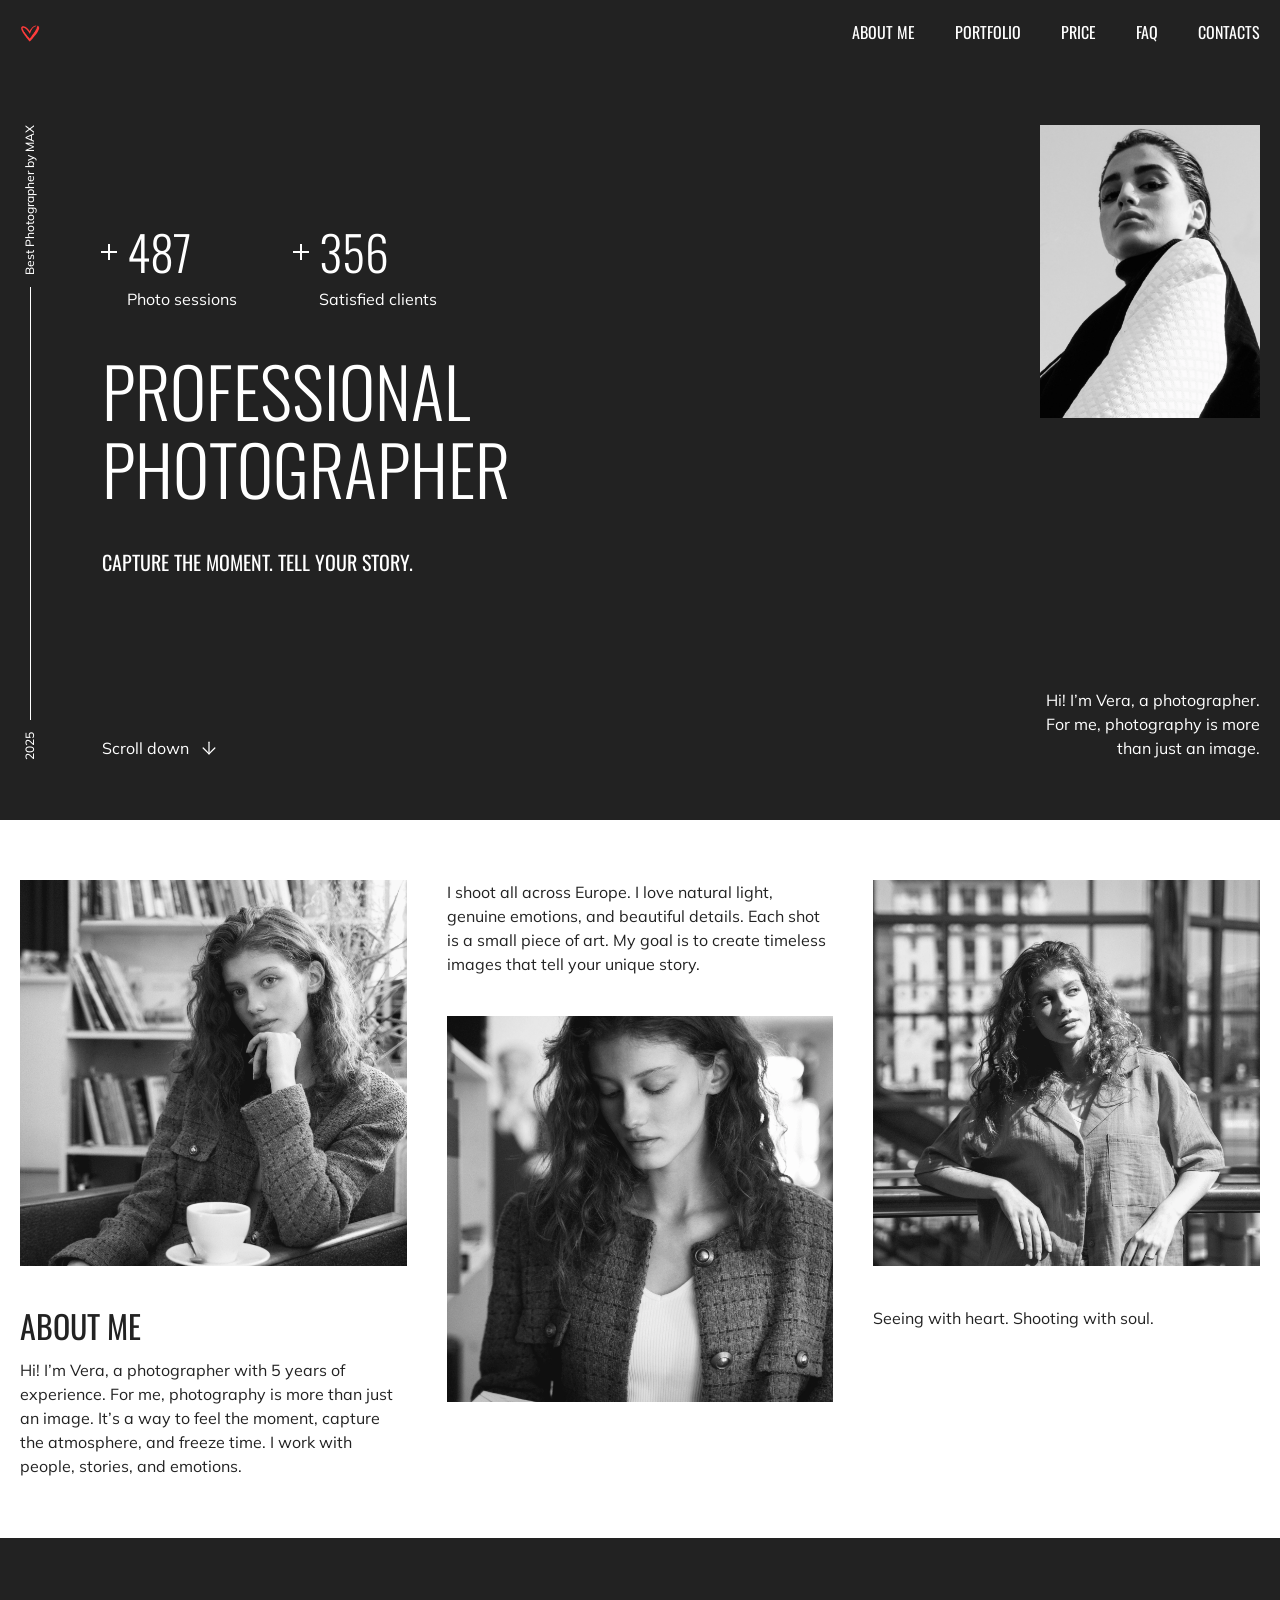
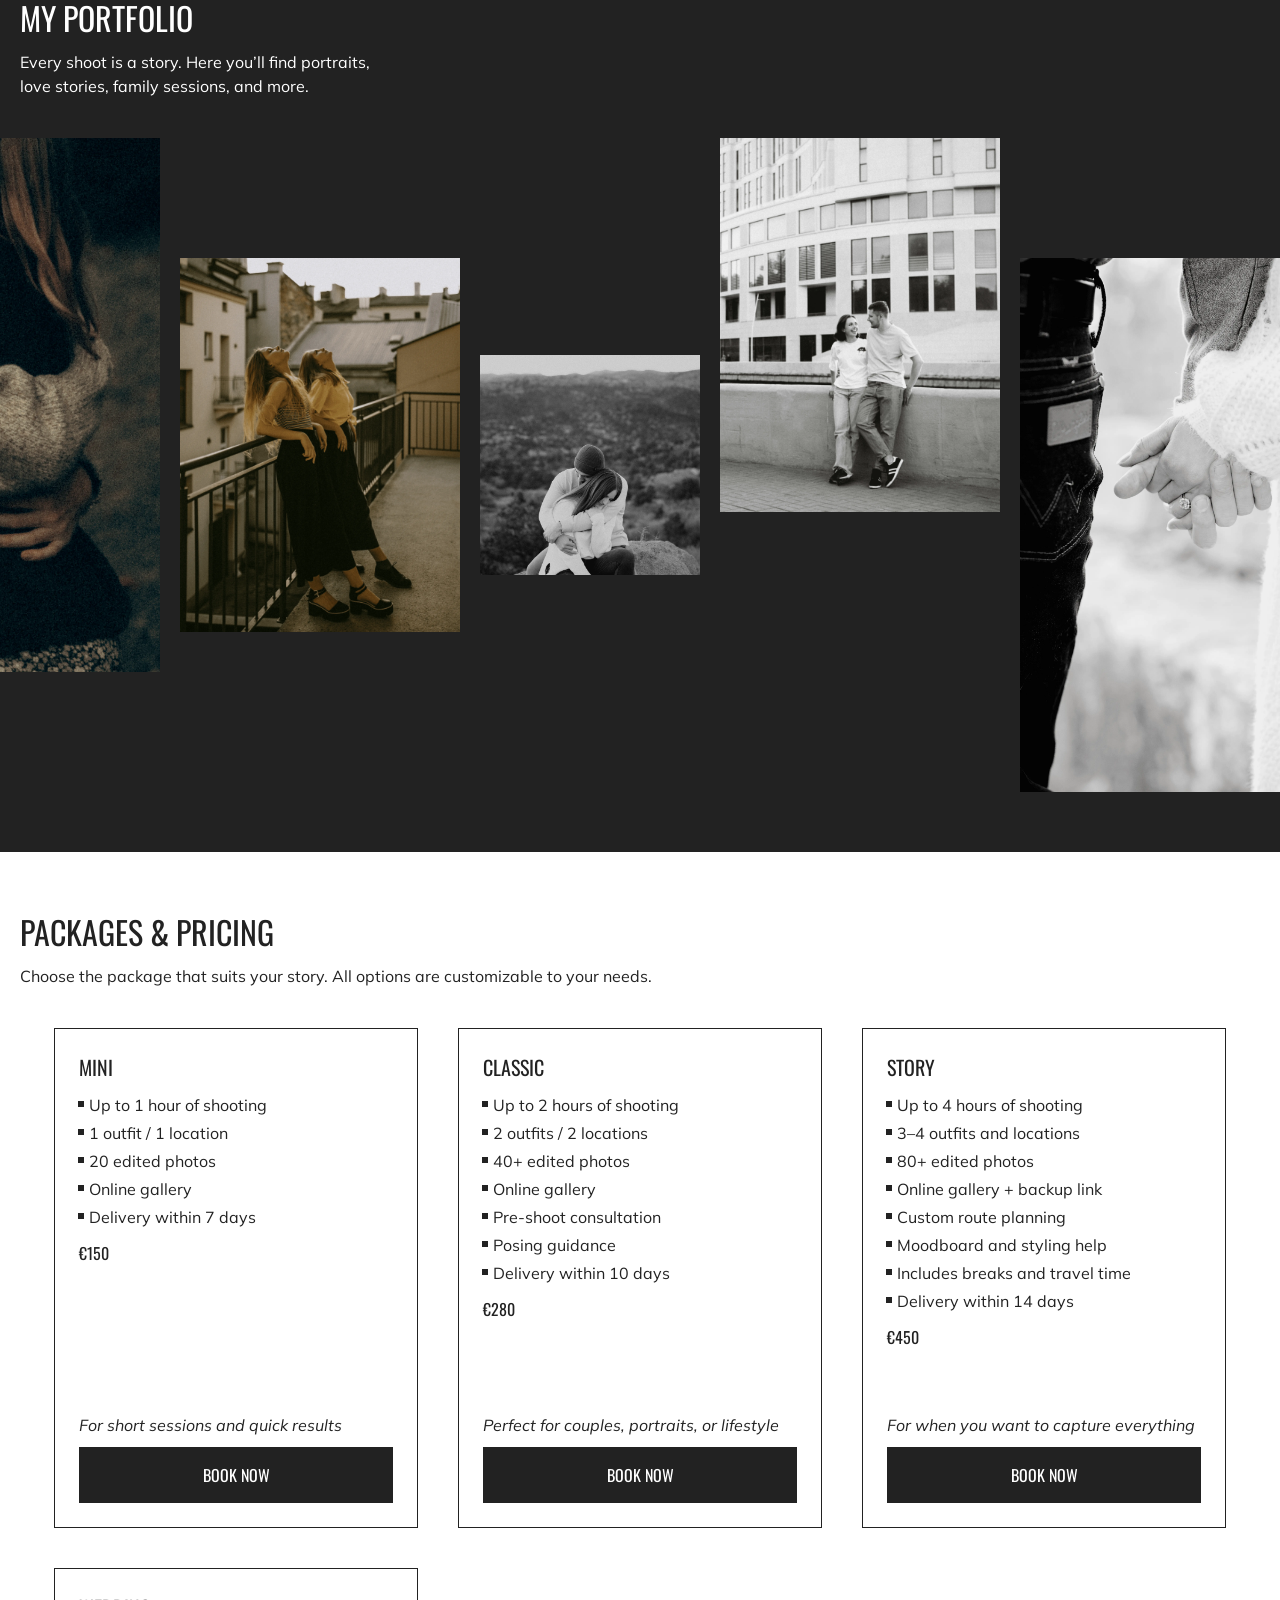
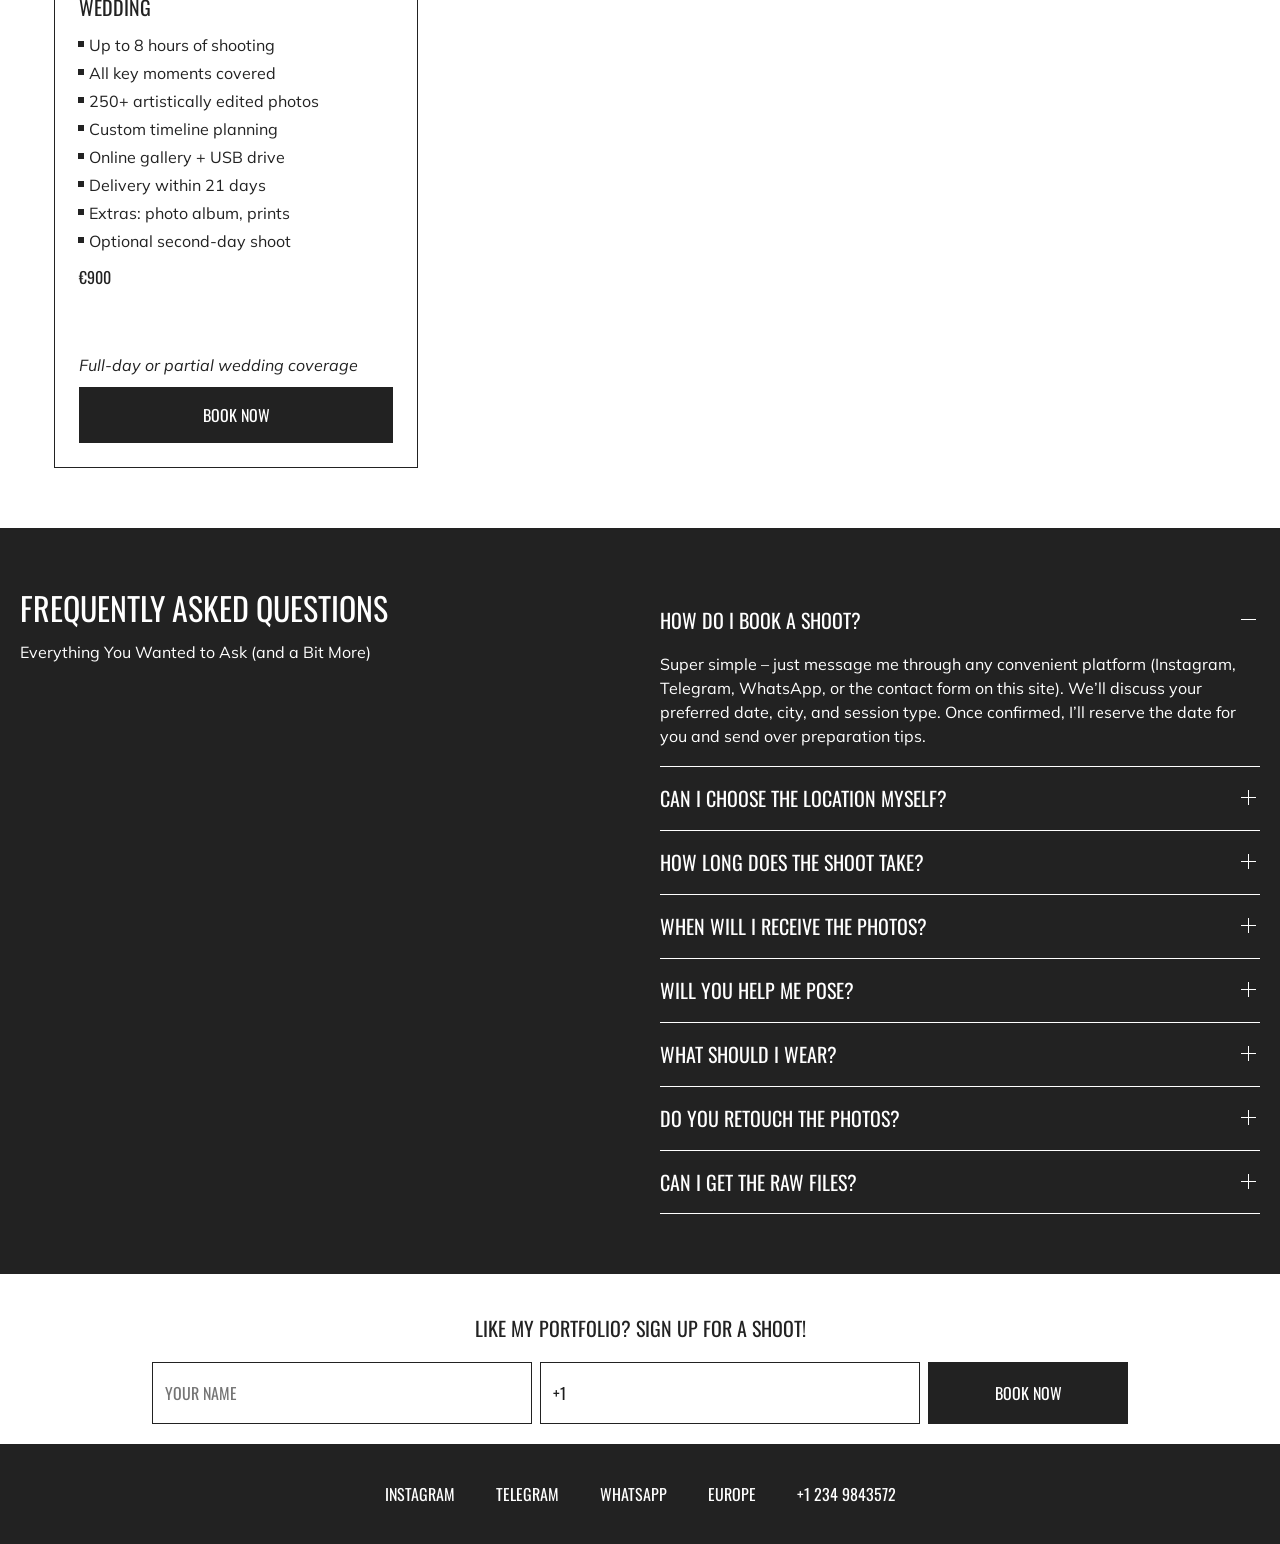
==== commit 5550ba82: "fix: change paths to icons" ====
--- a/portfolio/index.html
+++ b/portfolio/index.html
@@ -13,7 +13,7 @@
       <div class="container">
         <div class="menu">
           <div class="menu__logo logo">
-            <img src="icons/logo.svg" alt="logo">
+            <img src="./icons/logo.svg" alt="logo">
           </div>
           <nav class="menu__nav nav">
             <a href="#" class="nav__item">About me</a>
--- a/portfolio/styles.css
+++ b/portfolio/styles.css
@@ -301,7 +301,7 @@
   transform: translateY(-50%);
   width: 20px;
   height: 20px;
-  mask: url("icons/arrow-down.svg") center / contain no-repeat;
+  mask: url("./icons/arrow-down.svg") center / contain no-repeat;
   background-color: currentColor;
 }
 
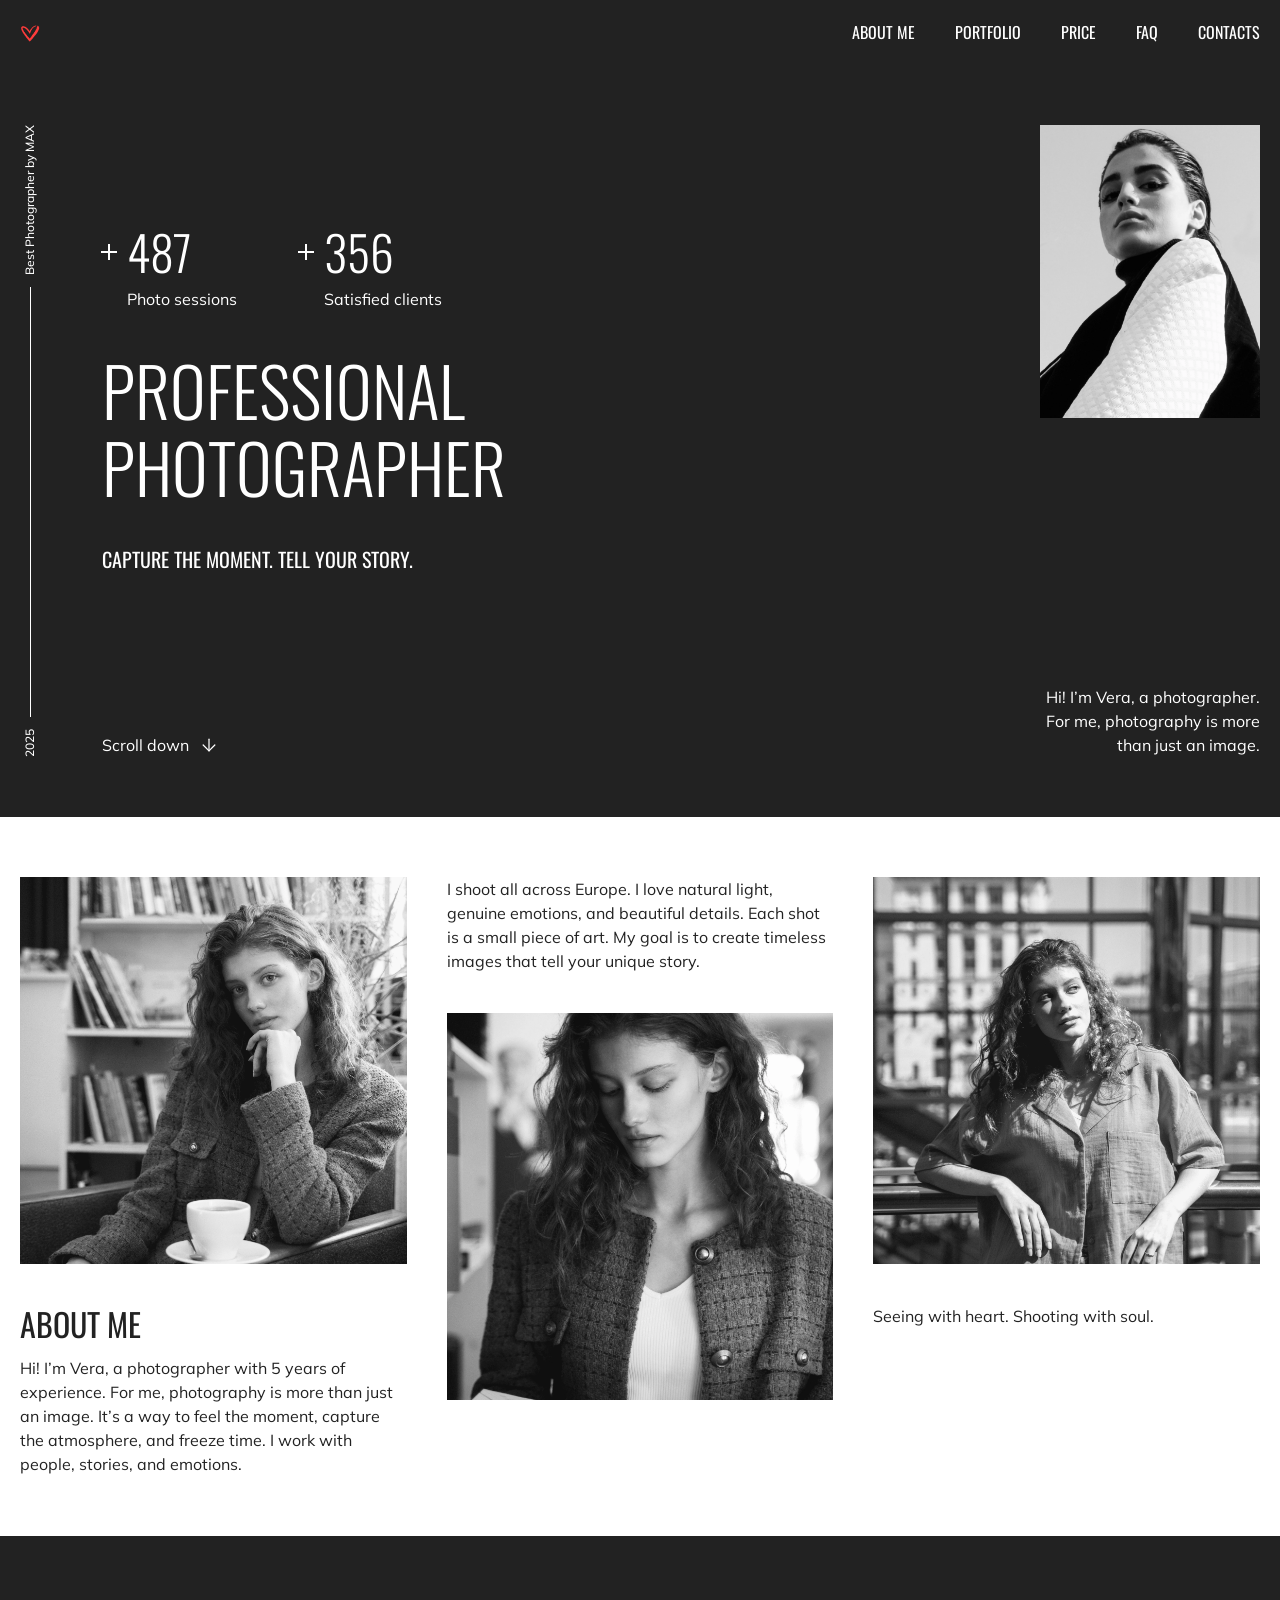
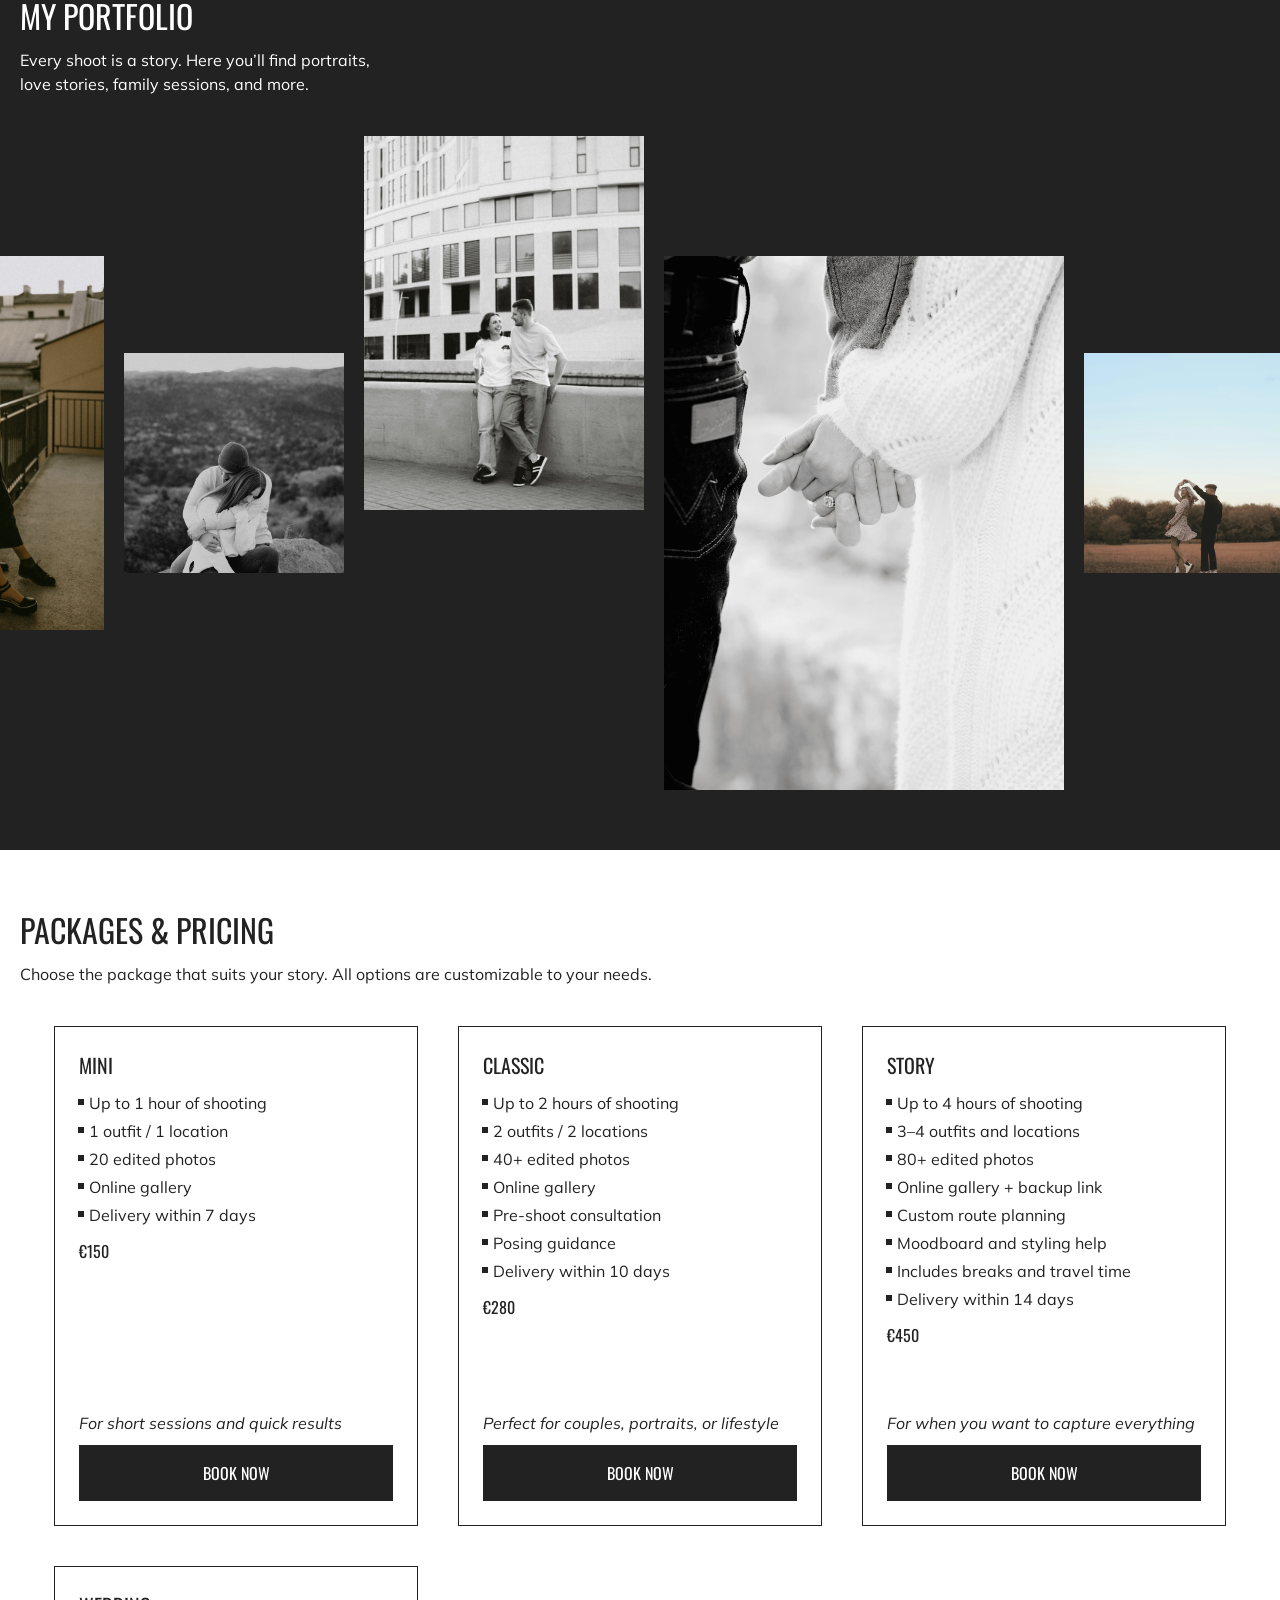
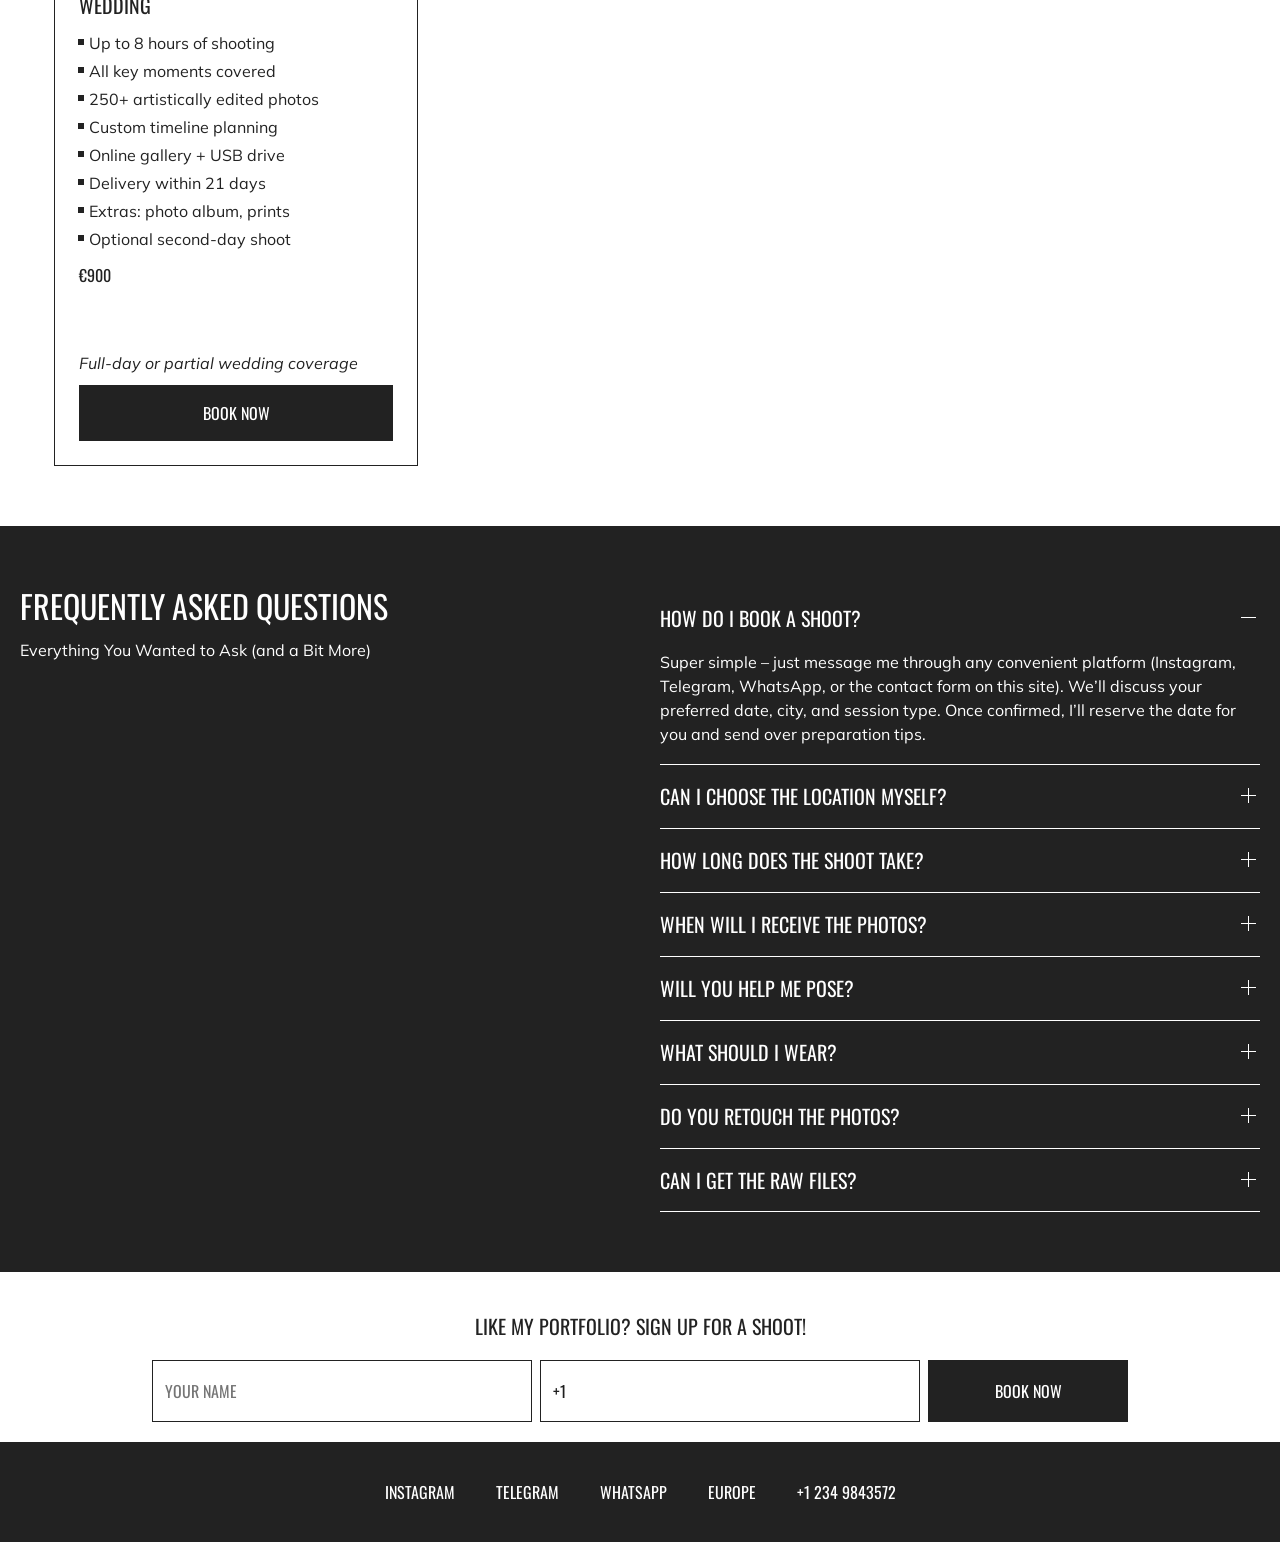
==== commit 851e4abb: "feat: update project according to requirements" ====
--- a/portfolio/index.html
+++ b/portfolio/index.html
@@ -13,14 +13,14 @@
       <div class="container">
         <div class="menu">
           <div class="menu__logo logo">
-            <img src="./icons/logo.svg" alt="logo">
+            <img src="../portfolio/icons/logo.svg" alt="logo">
           </div>
           <nav class="menu__nav nav">
-            <a href="#" class="nav__item">About me</a>
-            <a href="#" class="nav__item">Portfolio</a>
-            <a href="#" class="nav__item">Price</a>
-            <a href="#" class="nav__item">Faq</a>
-            <a href="#" class="nav__item">Contacts</a>
+            <a href="#about" class="nav__item">About me</a>
+            <a href="#portfolio" class="nav__item">Portfolio</a>
+            <a href="#price" class="nav__item">Price</a>
+            <a href="#faq" class="nav__item">Faq</a>
+            <a href="#contacts" class="nav__item">Contacts</a>
           </nav>
           <div class="hamburger"><span></span> <span></span></div>
         </div>
@@ -53,7 +53,7 @@
                 <p class="hero__subtitle">
                   Capture the Moment. Tell Your Story.
                 </p>
-                <a href="#" class="hero__scroll-down scroll-down"
+                <a href="#about" class="hero__scroll-down scroll-down"
                  >Scroll down</a
                >
               </div>
@@ -84,7 +84,7 @@
           <div class="hero__footer"></div>
         </div>
       </section>
-      <section class="about section">
+      <section class="about section" id="about">
         <div class="container">
           <div class="about__wrapper">
             <div class="about__block about__block--intro">
@@ -132,7 +132,7 @@
           </div>
         </div>
       </section>
-      <section class="portfolio section">
+      <section class="portfolio section" id="portfolio">
         <div class="container">
           <h2 class="portfolio__title section-title">My portfolio</h2>
           <p class="portfolio__subtitle subtitle">
@@ -243,7 +243,7 @@
           </div>
         </div>
       </section>
-      <section class="pricing section">
+      <section class="pricing section" id="price">
         <div class="container">
           <h2 class="pricing__title section-title section-title--dark">
             packages & pricing
@@ -362,7 +362,7 @@
           </ul>
         </div>
       </section>
-      <section class="faq section">
+      <section class="faq section" id="faq">
         <div class="container">
           <div class="faq__wrapper">
             <div class="faq__intro">
@@ -492,7 +492,7 @@
         </div>
       </section>
     </main>
-    <footer class="footer">
+    <footer class="footer" id="contacts">
       <div class="container">
         <ul class="footer__links">
           <li class="footer__link">
--- a/portfolio/styles.css
+++ b/portfolio/styles.css
@@ -67,6 +67,7 @@
 
 html {
   font-size: 1rem;
+  scroll-behavior: smooth;
 }
 
 body {
@@ -151,10 +152,7 @@
   font-size: 1rem;
   font-weight: 400;
   text-transform: uppercase;
-}
-
-.nav__item:hover {
-  color: var(--hover-color);
+  transition: color 0.3s ease;
 }
 
 .hamburger {
@@ -223,7 +221,7 @@
   display: flex;
   align-items: center;
   justify-content: space-between;
-  width: 315px;
+  width: 340px;
   margin-bottom: 40px;
   padding-left: 25px;
 }
@@ -291,6 +289,7 @@
 
 .scroll-down {
   position: relative;
+  transition: color 0.3s ease;
 }
 
 .scroll-down::after {
@@ -301,12 +300,8 @@
   transform: translateY(-50%);
   width: 20px;
   height: 20px;
-  mask: url("./icons/arrow-down.svg") center / contain no-repeat;
+  mask: url("../portfolio/icons/arrow-down.svg") center / contain no-repeat;
   background-color: currentColor;
-}
-
-.scroll-down:hover {
-  color: var(--hover-color);
 }
 
 .hero__media {
@@ -389,7 +384,7 @@
 }
 
 .portfolio__subtitle {
-  width: 360px;
+  max-width: 360px;
 }
 
 .slider__wrapper {
@@ -404,14 +399,13 @@
   width: 1440px;
   height: 654px;
   margin-top: 40px;
-  overflow: hidden;
 }
 
 .slider__list {
   display: flex;
   align-items: center;
   gap: 20px;
-  transform: translateX(-1200px);
+  transform: translateX(-1220px);
   height: 100%;
 }
 
@@ -461,12 +455,6 @@
   height: 374px;
 }
 
-@media (min-width: 1441px) {
-  .slider {
-    overflow: visible;
-  }
-}
-
 .pricing {
   background-color: var(--secondary-color);
 }
@@ -489,15 +477,7 @@
   padding: 24px;
   border: 1px solid var(--main-color);
   color: var(--main-color);
-}
-
-.package-card:hover {
-  border-color: var(--hover-color);
-}
-
-.package-card:hover .button {
-  background-color: var(--hover-color);
-  color: var(--main-color);
+  transition: border-color 0.3s ease;
 }
 
 .package-card__content {
@@ -561,11 +541,7 @@
   border: 0;
   color: var(--secondary-color);
   background-color: var(--main-color);
-}
-
-.button:hover {
-  background-color: var(--hover-color);
-  color: var(--main-color);
+  transition: background-color 0.3s ease;
 }
 
 .faq__wrapper {
@@ -583,6 +559,8 @@
   line-height: 1.4;
   text-transform: uppercase;
   box-shadow: inset 0 1px 0 0 var(--secondary-color);
+  transition: color 0.3s ease;
+  cursor: pointer;
 }
 
 .accordion__item:last-child .accordion__label {
@@ -603,6 +581,7 @@
   width: 15px;
   height: 1px;
   background-color: var(--secondary-color);
+  transition: color 0.3s ease;
 }
 
 .accordion__label::before {
@@ -623,16 +602,6 @@
 
 .accordion__item--active .accordion__label::before {
   transform: none;
-}
-
-.accordion__label:hover {
-  color: var(--hover-color);
-  cursor: pointer;
-}
-
-.accordion__label:hover::before,
-.accordion__label:hover::after {
-  background-color: var(--hover-color);
 }
 
 .subscribe {
@@ -657,6 +626,10 @@
   padding-inline: 0;
 }
 
+.form__label {
+  pointer-events: none;
+}
+
 .form__input {
   margin: 0;
   width: 100%;
@@ -668,9 +641,12 @@
   text-transform: uppercase;
   border: 1px solid var(--main-color);
   color: var(--input-color);
-}
-
-.form__input:hover {
+  transition: color 0.3s ease;
+  outline: none;
+}
+
+.form__input:focus,
+.form__input:active {
   border-color: var(--hover-color);
 }
 
@@ -700,11 +676,10 @@
 .footer__phone {
   font-style: normal;
 }
-
-.footer__social-link:hover,
-.footer__region:hover,
-.footer__phone:hover {
-  color: var(--hover-color);
+.footer__social-link,
+.footer__region,
+.footer__phone {
+  transition: color 0.3s ease;
 }
 
 @media (max-width: 1200px) {
@@ -767,7 +742,7 @@
   }
 
   .main-title {
-    font-size: 4.3rem;
+    font-size: 4.24rem;
   }
   .hero__content {
     gap: 20px;
@@ -777,8 +752,8 @@
     width: 220px;
   }
 
-  .hero__stats {
-    width: 335px;
+  .slider__list {
+    transform: translateX(-1556px);
   }
 
   .pricing__list {
@@ -840,6 +815,10 @@
 
   .hero__aside {
     margin-left: auto;
+  }
+
+  .slider__list {
+    transform: translateX(-1747px);
   }
 
   .pricing__list {
@@ -869,3 +848,31 @@
     gap: 36px;
   }
 }
+
+@media (hover: hover) and (pointer: fine) {
+
+  .nav__item:hover,
+  .scroll-down:hover,
+  .footer__social-link:hover,
+  .footer__region:hover,
+  .footer__phone:hover,
+  .accordion__label:hover {
+    color: var(--hover-color);
+  }
+
+  .package-card:hover,
+  .form__input:hover {
+    border-color: var(--hover-color);
+  }
+
+  .package-card:hover .button,
+  .button:hover {
+    background-color: var(--hover-color);
+    color: var(--main-color);
+  }
+
+  .accordion__label:hover::before,
+  .accordion__label:hover::after {
+    background-color: var(--hover-color);
+  }
+}
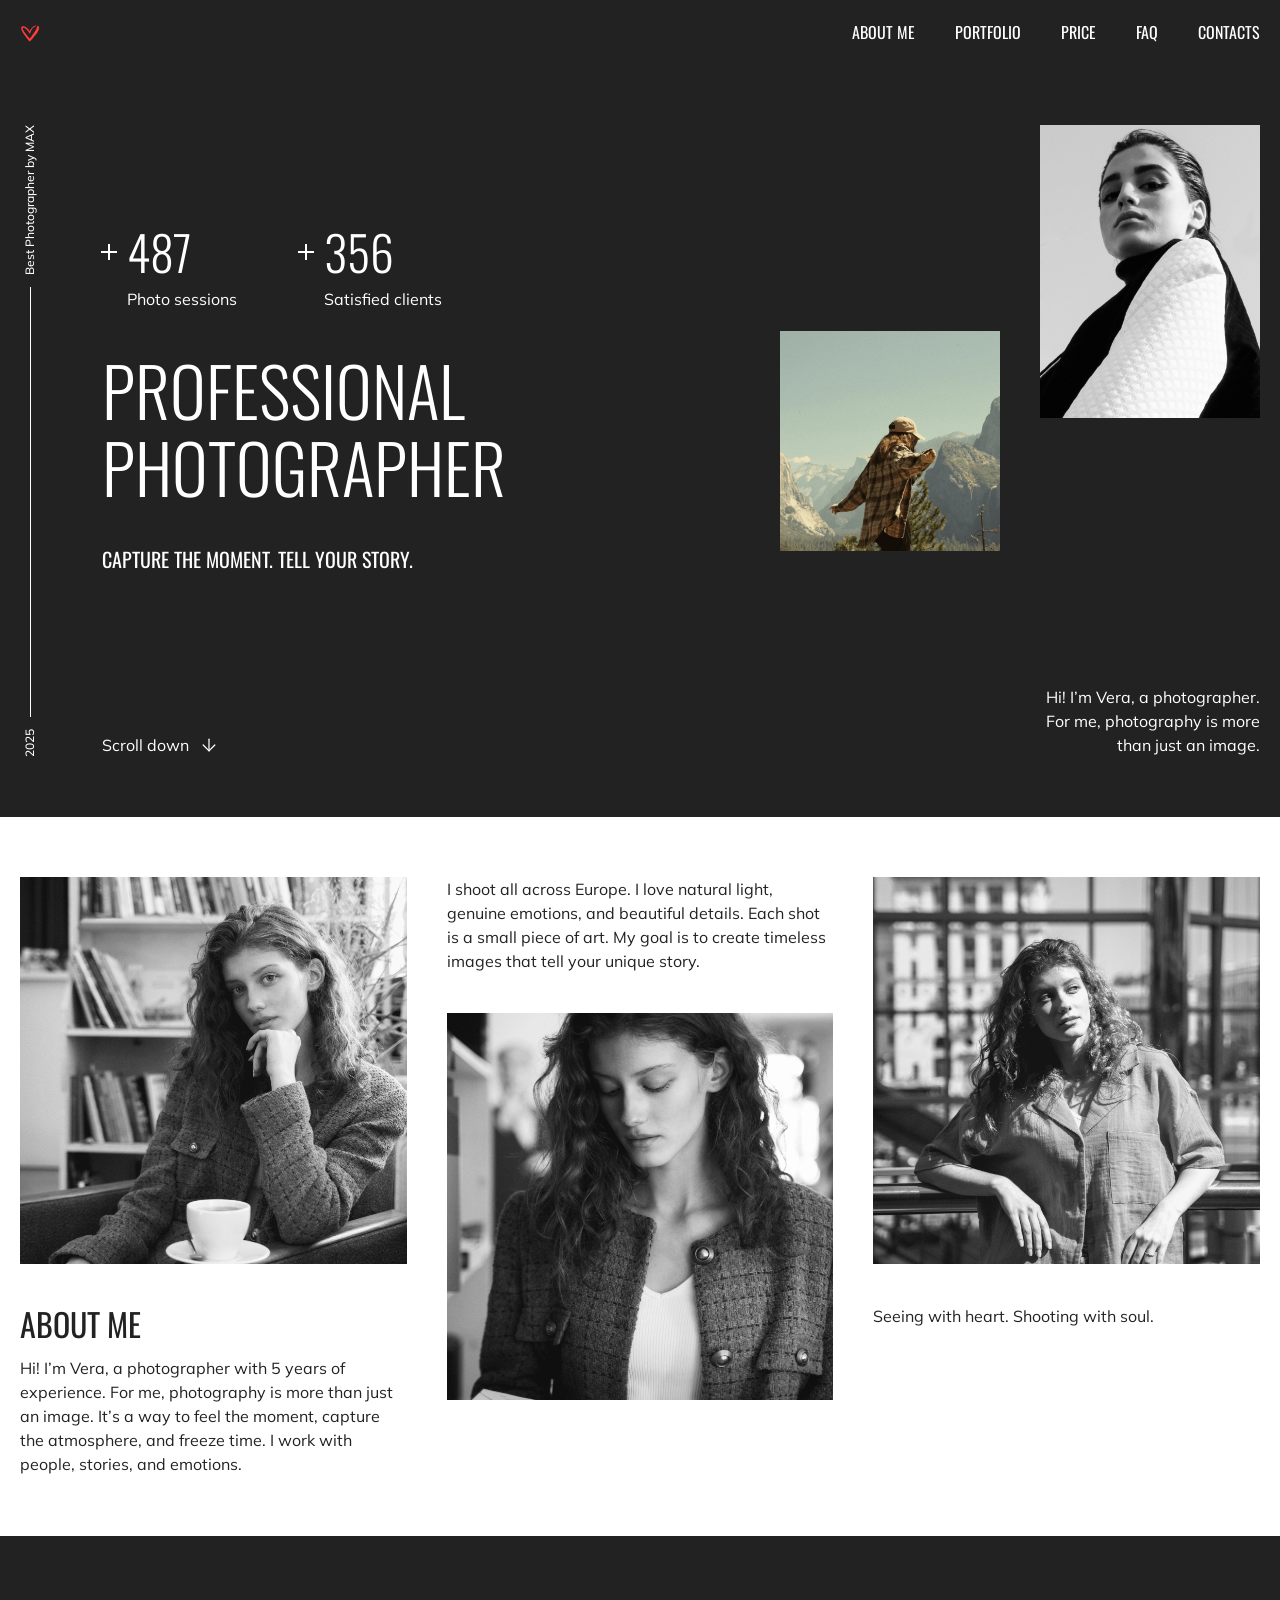
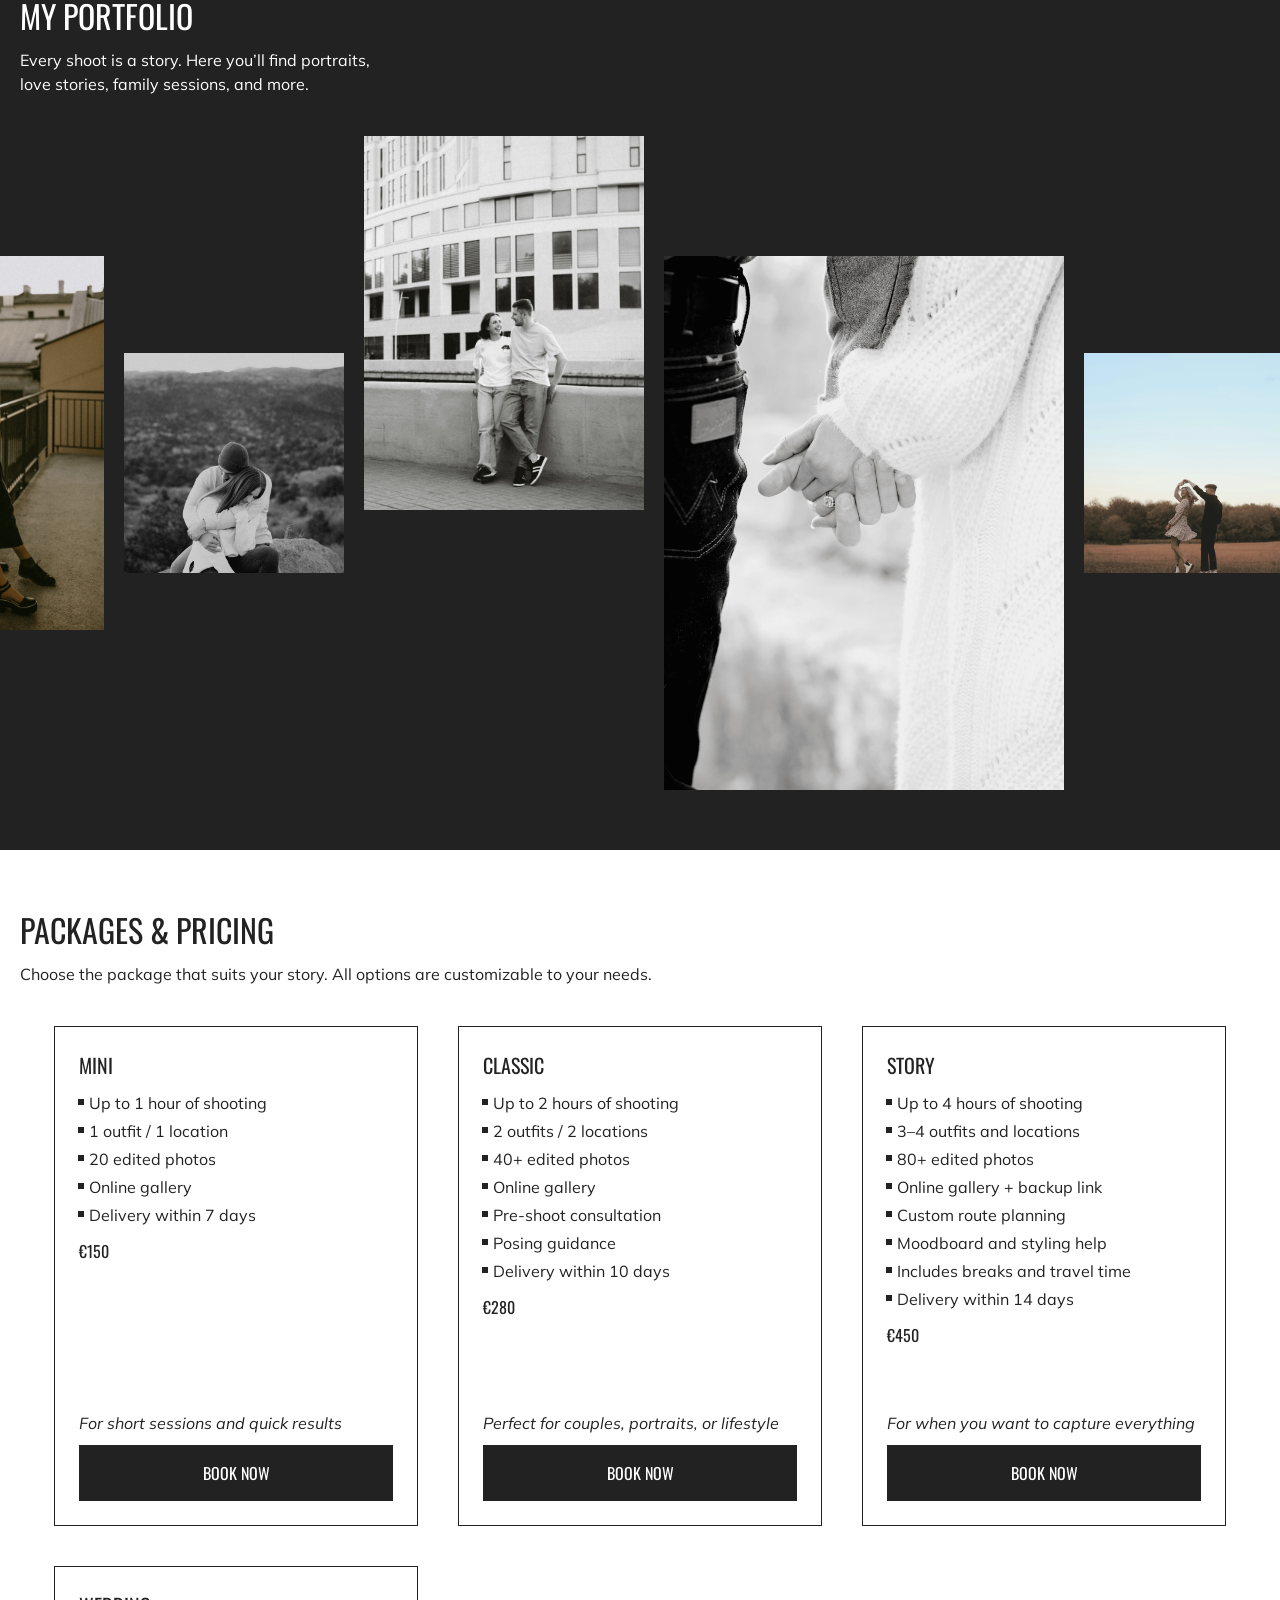
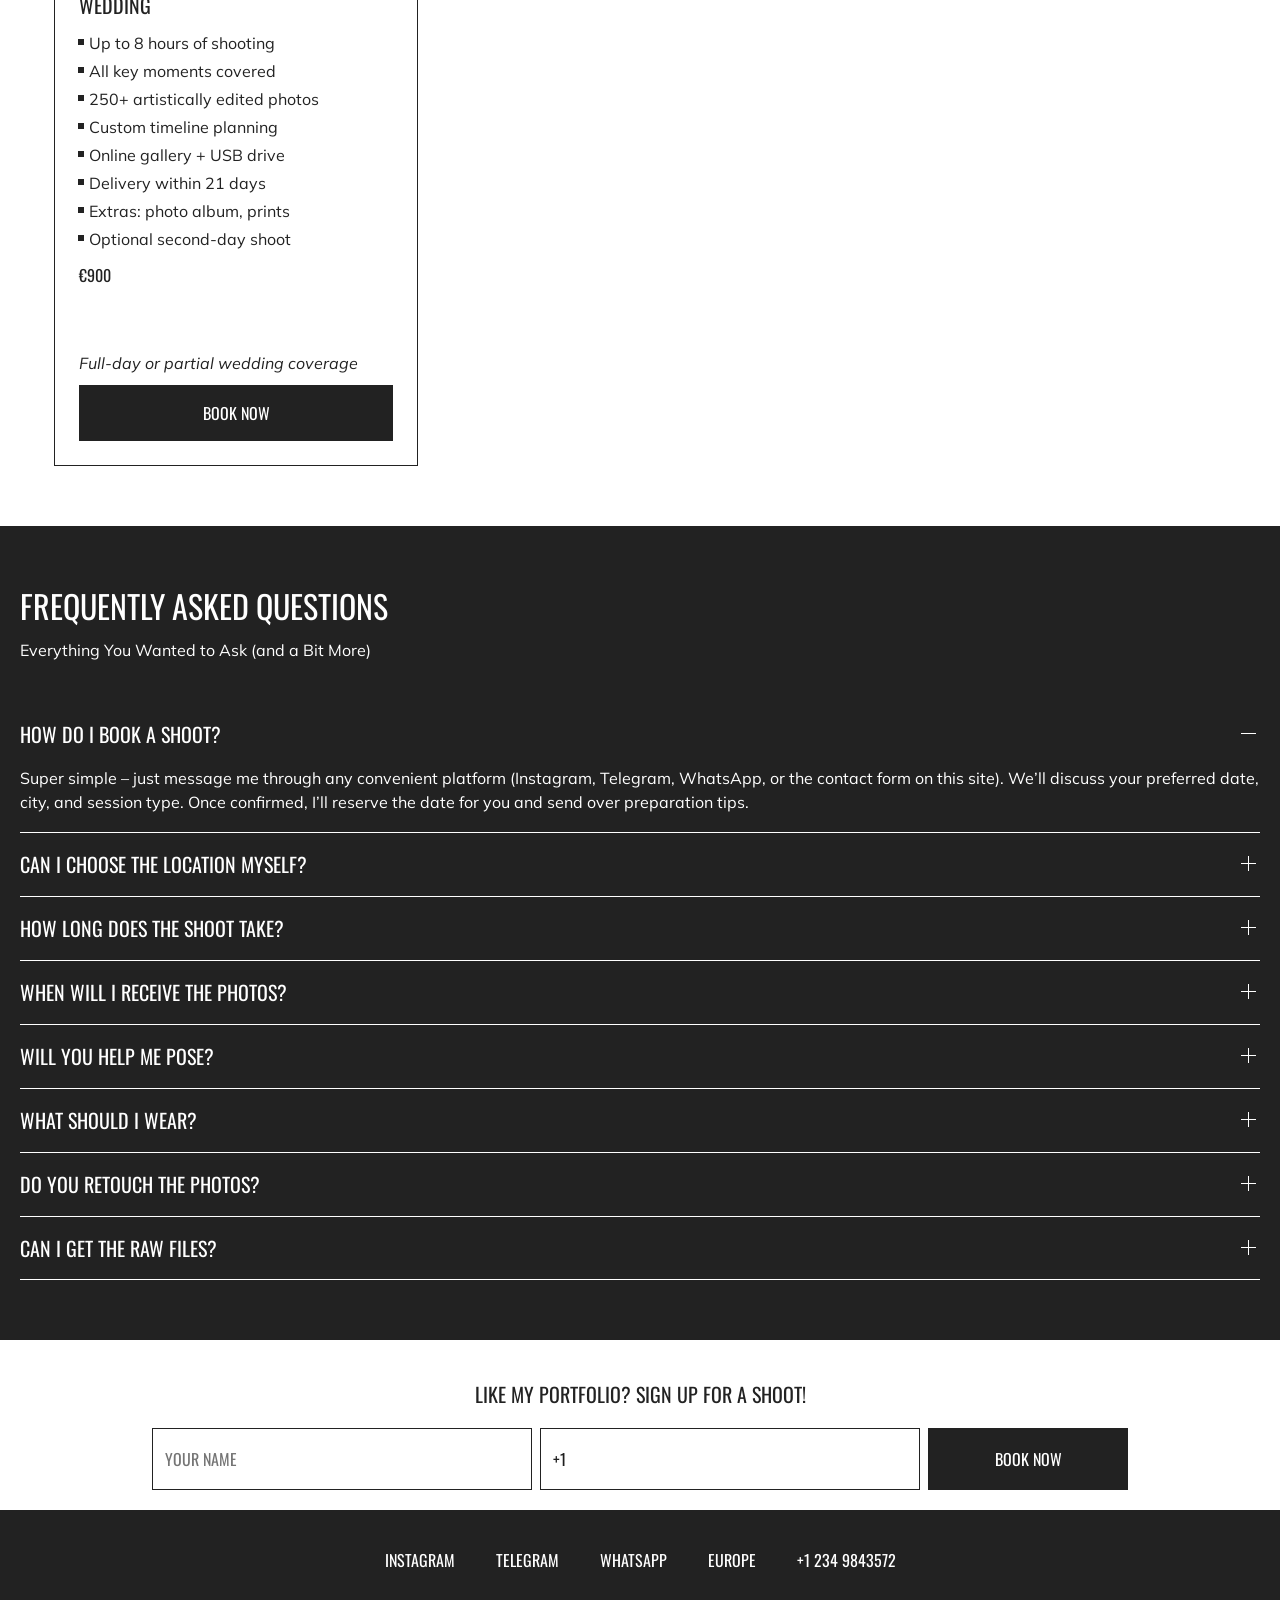
==== commit e300b716: "feat: add burger menu and accordion functional" ====
--- a/portfolio/index.html
+++ b/portfolio/index.html
@@ -22,7 +22,10 @@
             <a href="#faq" class="nav__item">Faq</a>
             <a href="#contacts" class="nav__item">Contacts</a>
           </nav>
-          <div class="hamburger"><span></span> <span></span></div>
+          <div class="hamburger">
+            <span></span>
+            <span></span>
+          </div>
         </div>
       </div>
     </header>
@@ -517,5 +520,6 @@
         </ul>
       </div>
     </footer>
+    <script src="main.js"></script>
   </body>
 </html>
--- a/portfolio/styles.css
+++ b/portfolio/styles.css
@@ -83,6 +83,11 @@
   overflow-x: hidden;
 }
 
+.modal-open {
+  height: 100hv;
+  overflow: hidden;
+}
+
 main {
   flex: 1;
 }
@@ -339,6 +344,7 @@
 
 .about__block img {
   aspect-ratio: 1 / 1;
+  width: 100%;
 }
 
 .section-title {
@@ -565,7 +571,15 @@
 
 .accordion__item:last-child .accordion__label {
   box-shadow: inset 0 1px 0 0 var(--secondary-color),
-    inset 0 -1px 0 0 var(--secondary-color);
+  inset 0 -1px 0 0 var(--secondary-color);
+}
+
+.accordion__item--active:not(:first-child) {
+  box-shadow: inset 0 1px 0 0 var(--secondary-color);
+}
+
+.accordion__item--active:last-child .accordion__label {
+  box-shadow: none;
 }
 
 .accordion__content {
@@ -683,26 +697,100 @@
 }
 
 @media (max-width: 1200px) {
+  .hero__media {
+    display: none;
+  }
+
   .main-title {
     font-size: 5rem;
   }
 
+  .about__wrapper {
+    grid-template-columns: 1fr;
+  }
+
+  .about__block:nth-child(3) img {
+    display: none;
+  }
+  .about__text--right {
+    margin-top: 0;
+  }
+
+  .pricing__list {
+    gap: 20px;
+  }
+
+  .faq__wrapper {
+    grid-template-columns: 1fr;
+  }
+}
+
+@media (max-width: 1439px) {
+  .main-title {
+    font-size: 4.24rem;
+  }
+  .hero__content {
+    gap: 20px;
+  }
+
+  .hero__aside img {
+    width: 220px;
+  }
+
+  .faq__wrapper {
+    grid-template-columns: 1fr;
+  }
+
+  .slider__list {
+    transform: translateX(-1556px);
+  }
+
+  .pricing__list {
+    padding: 0 34px;
+  }
+}
+
+@media (max-width: 768px) {
   .header {
     position: relative;
-  }
-
-  .nav {
-    display: none;
+    z-index: 1000;
+  }
+
+  .menu__nav {
+    position: fixed;
+    display: flex;
+    flex-direction: column;
+    justify-content: center;
+    align-items: center;
+    top: 60px;
+    padding-bottom: 60px;
+    right: -100%;
+    width: 100%;
+    height: 100vh;
+    background-color: var(--main-color);
+    transition: 0.3s all;
+  }
+  .menu__nav--active {
+    right: 0;
+  }
+
+  .nav__item {
+    margin: 18px 0;
+  }
+
+  .nav__item:not(:last-child) {
+    margin-right: 0;
   }
 
   .hamburger {
     display: block;
     position: absolute;
-    right: 21px;
-    top: 50%;
+    right: 20px;
+    top: 52%;
     width: 20px;
     height: 16px;
     transform: translateY(-50%);
+    transition: transform 0.3s ease;
   }
   .hamburger span {
     display: block;
@@ -710,54 +798,20 @@
     width: 100%;
     background-color: var(--secondary-color);
     margin-bottom: 7px;
+    transition: transform 0.3s ease;
   }
   .hamburger span:nth-child(1) {
     width: 60%;
     margin-left: auto;
   }
 
-  .about__wrapper {
-    grid-template-columns: 1fr;
-  }
-
-  .about__block:nth-child(3) img {
-    display: none;
-  }
-  .about__text--right {
-    margin-top: 0;
-  }
-
-  .pricing__list {
-    gap: 20px;
-  }
-
-  .faq__wrapper {
-    grid-template-columns: 1fr;
-  }
-}
-
-@media (min-width: 768px) and (max-width: 1439px) {
-  .hero__media {
-    display: none;
-  }
-
-  .main-title {
-    font-size: 4.24rem;
-  }
-  .hero__content {
-    gap: 20px;
-  }
-
-  .hero__aside img {
-    width: 220px;
-  }
-
-  .slider__list {
-    transform: translateX(-1556px);
-  }
-
-  .pricing__list {
-    padding: 0 34px;
+  .hamburger--active span:nth-child(1) {
+    transform: translate(3px, 6px) rotate(-45deg);
+    width: 100%;
+  }
+
+  .hamburger--active span:nth-child(2) {
+    transform: translate(3px, -3px) rotate(45deg);
   }
 }
 
@@ -850,7 +904,6 @@
 }
 
 @media (hover: hover) and (pointer: fine) {
-
   .nav__item:hover,
   .scroll-down:hover,
   .footer__social-link:hover,
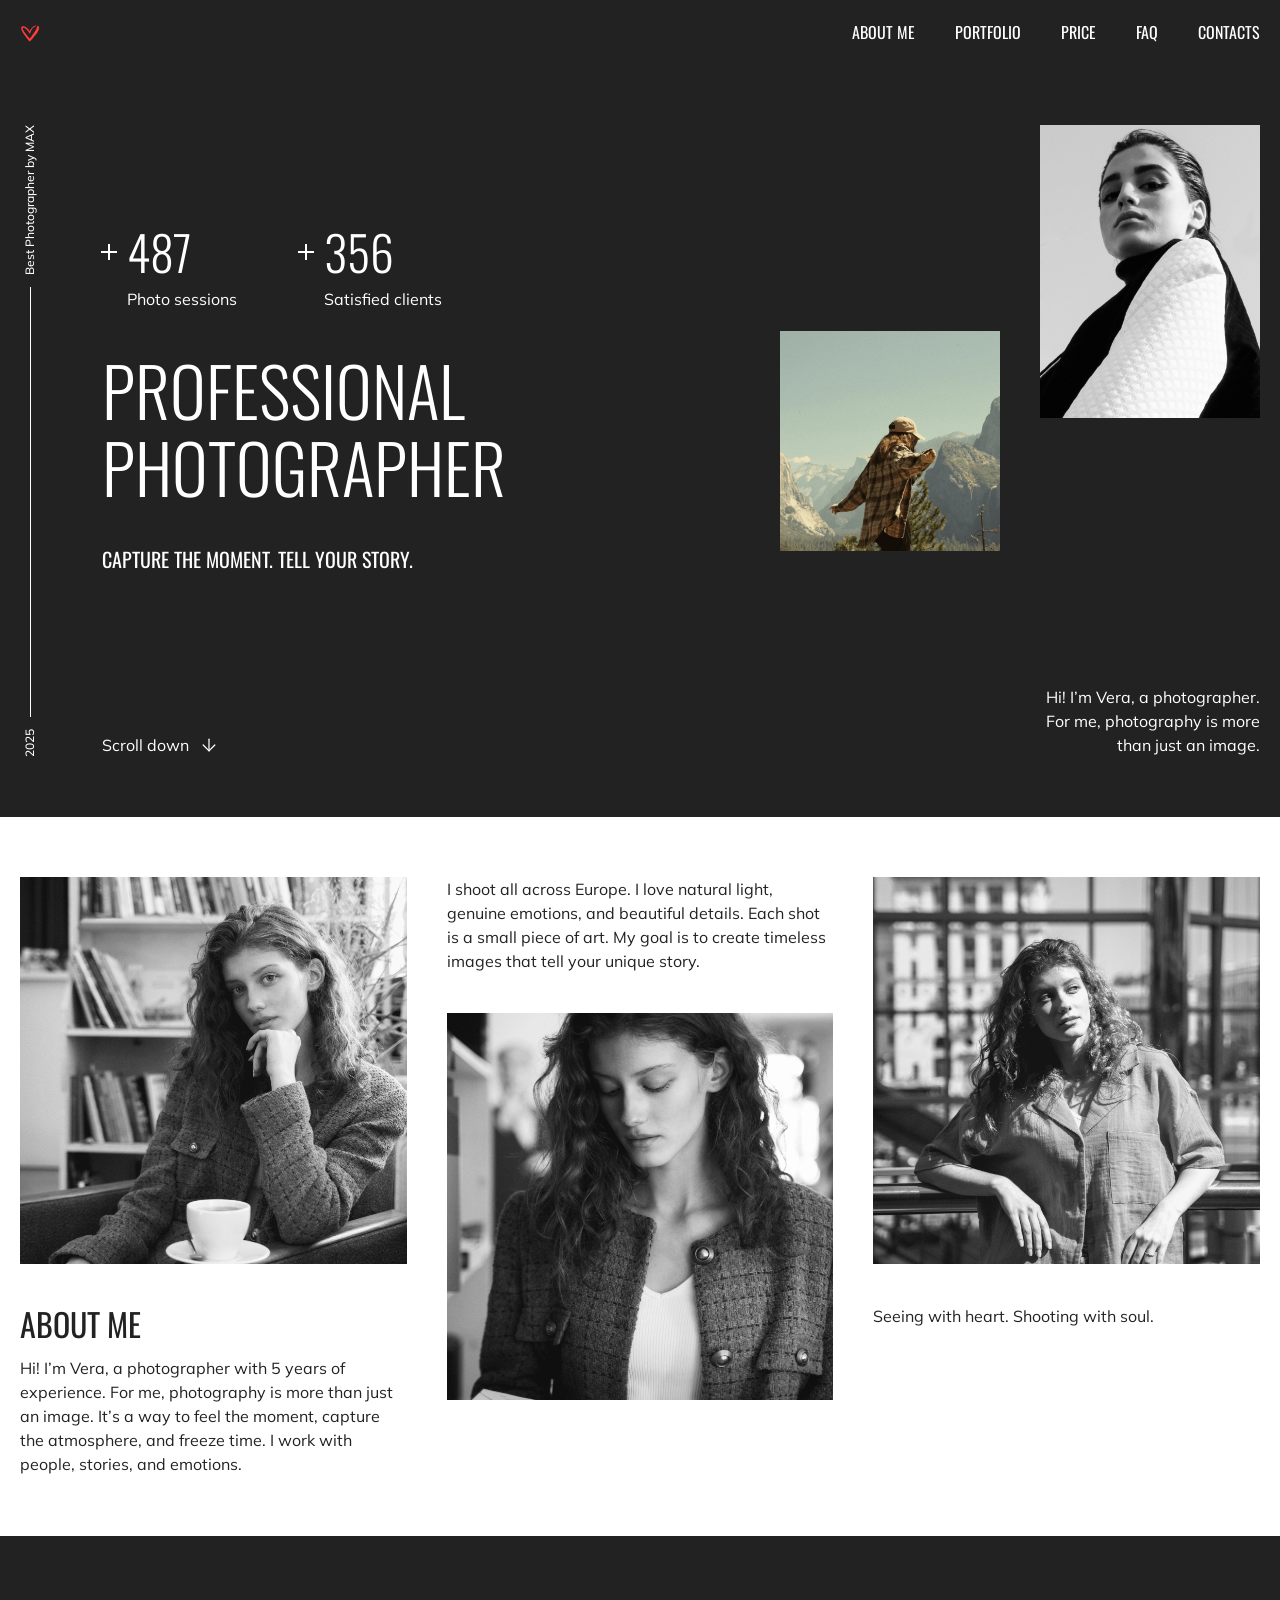
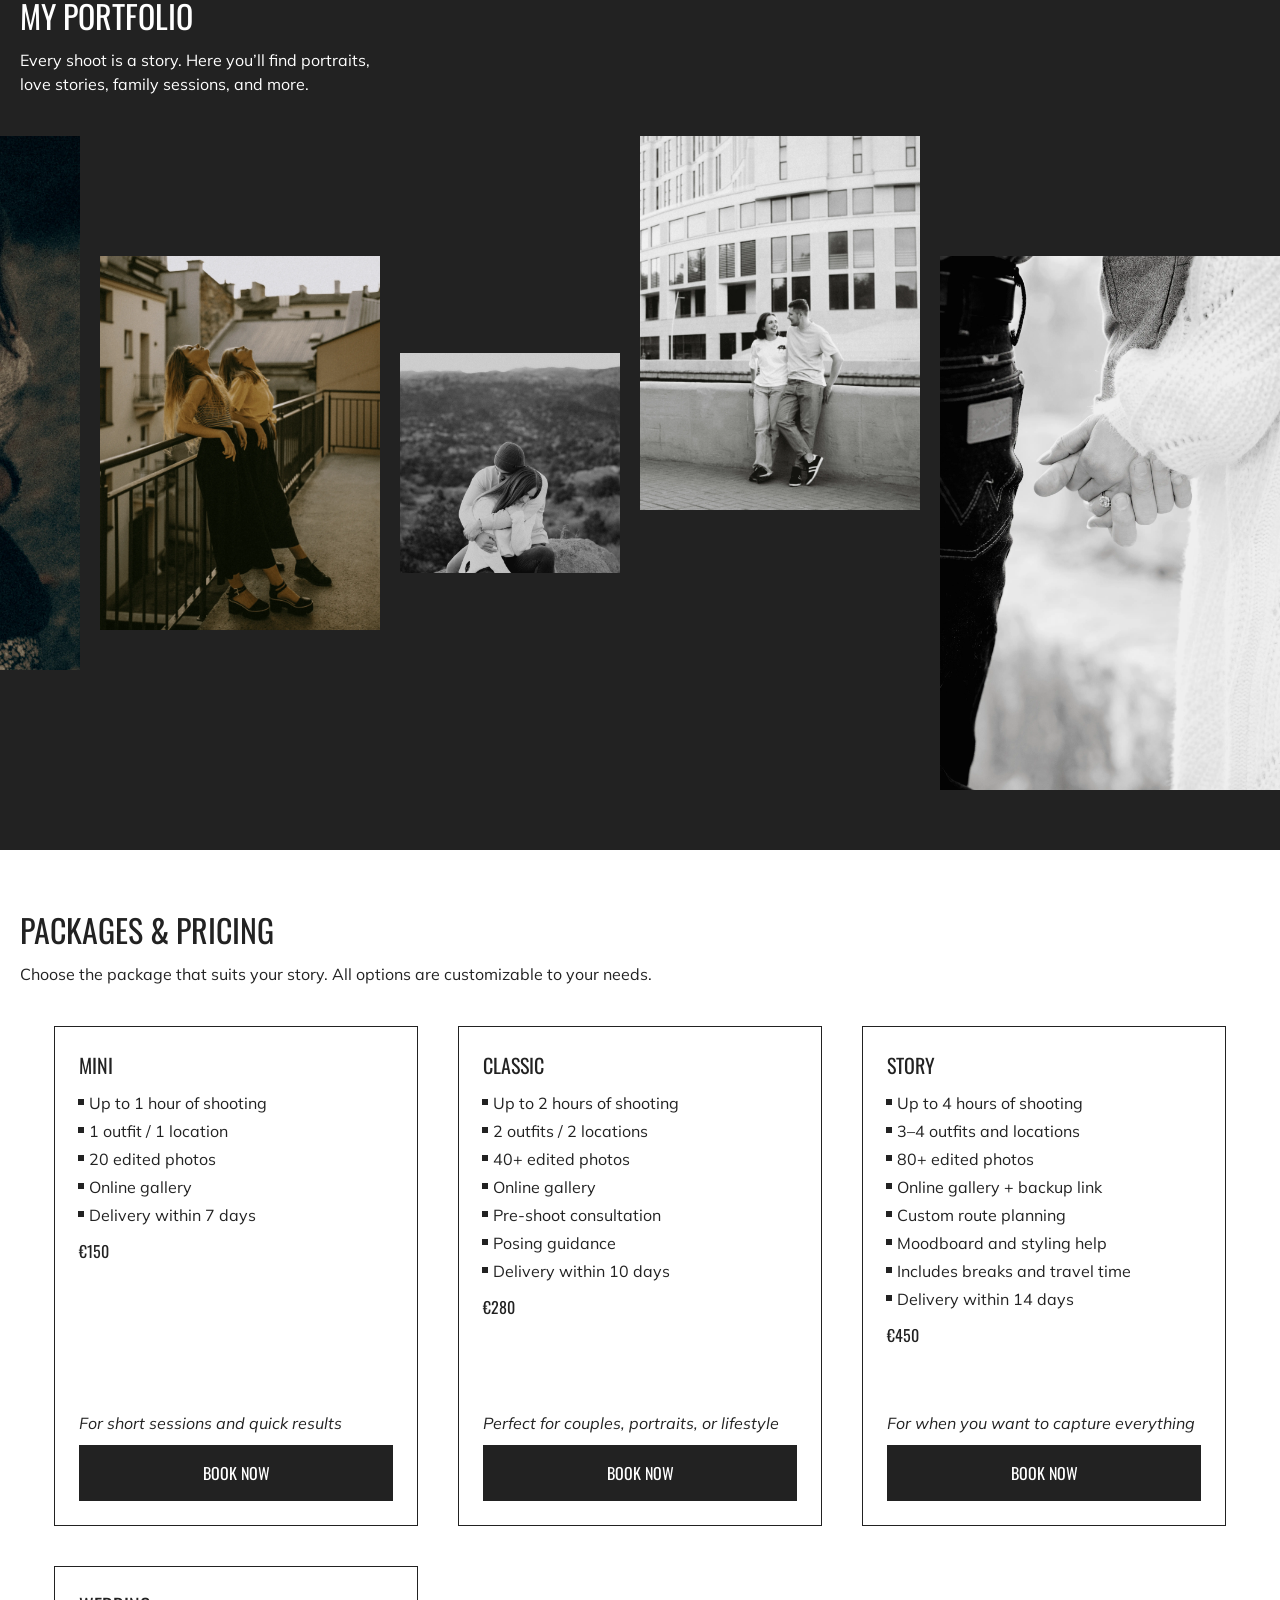
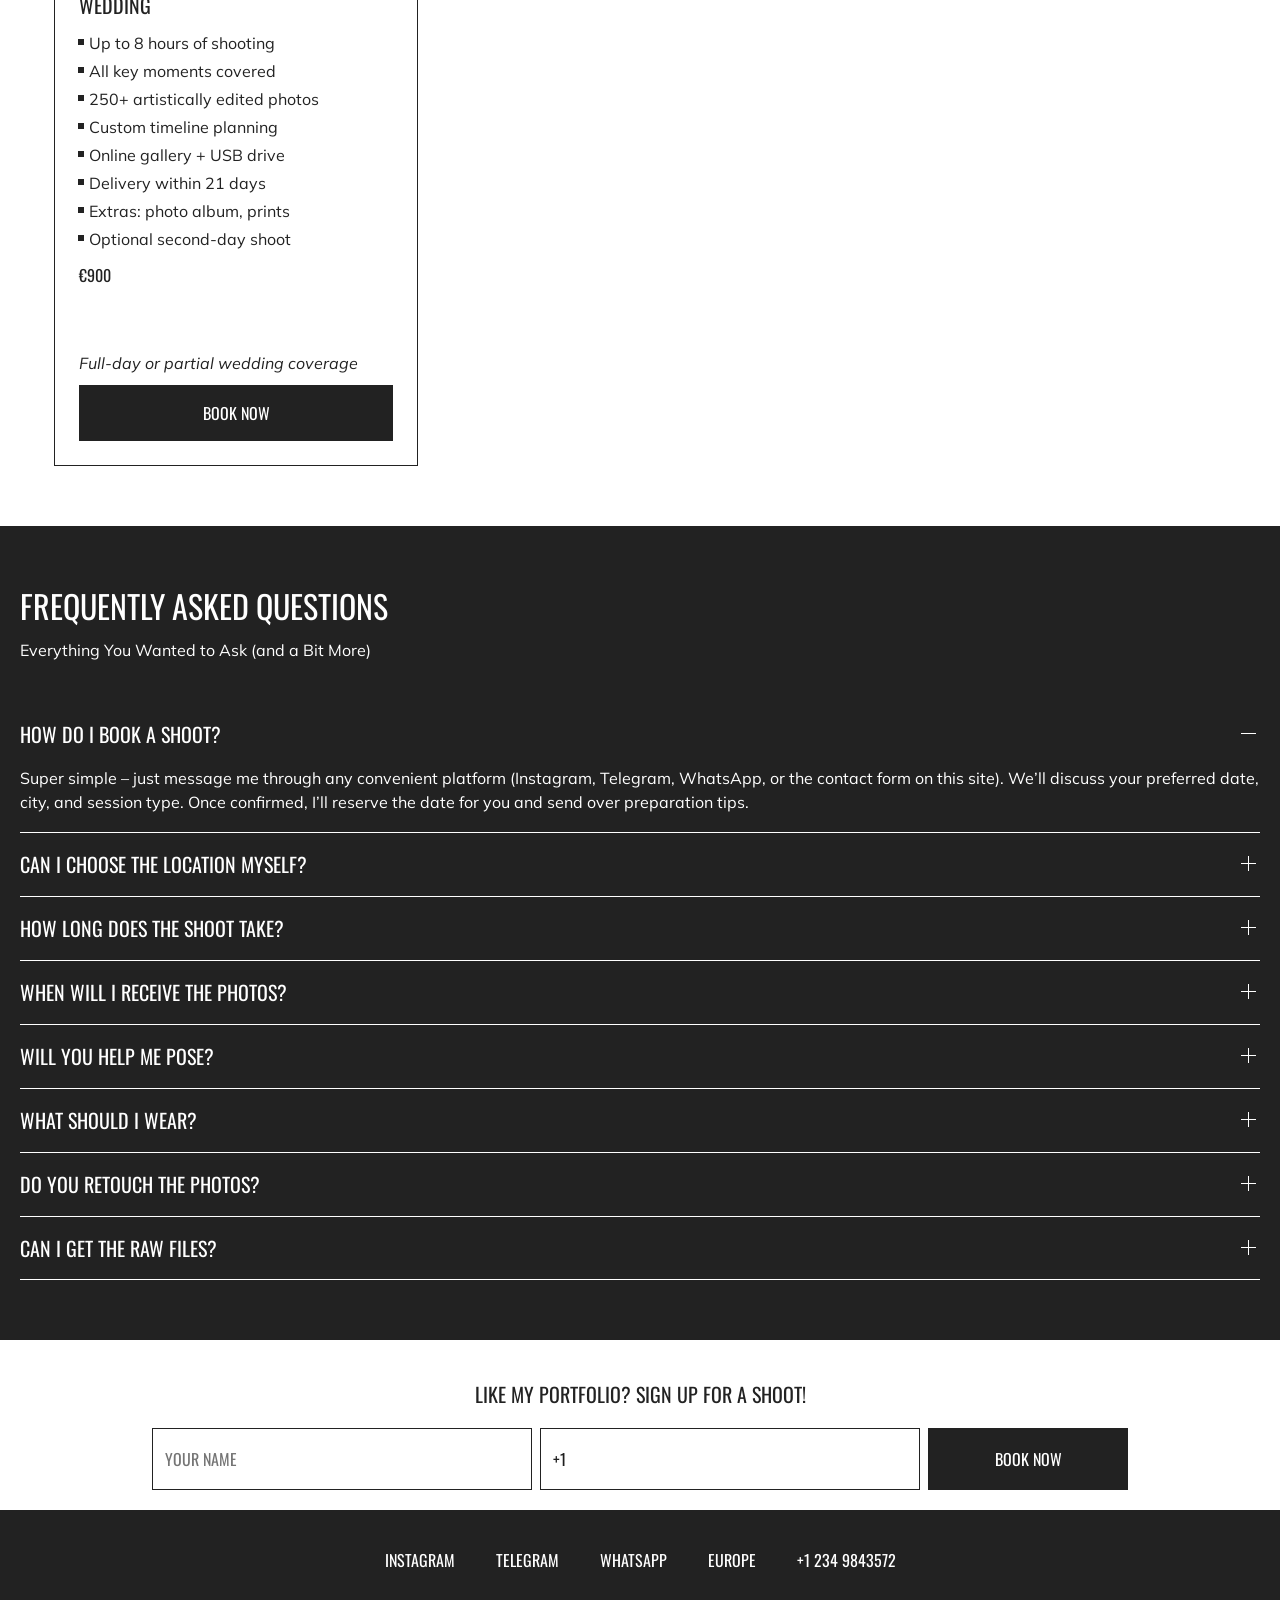
==== commit 227b4fca: "feat: add slider functional" ====
--- a/portfolio/index.html
+++ b/portfolio/index.html
@@ -1,11 +1,11 @@
 <!DOCTYPE html>
 <html lang="en">
   <head>
-    <meta charset="UTF-8">
-    <meta name="viewport" content="width=device-width, initial-scale=1.0">
-    <link rel="icon" href="favicon.ico">
-    <link rel="stylesheet" href="modern-normalize.css">
-    <link rel="stylesheet" href="styles.css">
+    <meta charset="UTF-8" />
+    <meta name="viewport" content="width=device-width, initial-scale=1.0" />
+    <link rel="icon" href="favicon.ico" />
+    <link rel="stylesheet" href="modern-normalize.css" />
+    <link rel="stylesheet" href="styles.css" />
     <title>Vera's portfolio</title>
   </head>
   <body>
@@ -13,7 +13,7 @@
       <div class="container">
         <div class="menu">
           <div class="menu__logo logo">
-            <img src="../portfolio/icons/logo.svg" alt="logo">
+            <img src="../portfolio/icons/logo.svg" alt="logo" />
           </div>
           <nav class="menu__nav nav">
             <a href="#about" class="nav__item">About me</a>
@@ -57,8 +57,8 @@
                   Capture the Moment. Tell Your Story.
                 </p>
                 <a href="#about" class="hero__scroll-down scroll-down"
-                 >Scroll down</a
-               >
+                  >Scroll down</a
+                >
               </div>
               <div class="hero__images">
                 <div class="hero__media">
@@ -67,7 +67,7 @@
                     alt="The model in front of the mountains."
                     width="220"
                     height="220"
-                 >
+                  />
                 </div>
                 <div class="hero__aside">
                   <img
@@ -75,7 +75,7 @@
                     alt="The model is looking down from above."
                     width="280"
                     height="374"
-                 >
+                  />
                   <div class="hero__about-text">
                     Hi! I’m Vera, a photographer. For me, photography is more
                     than just an image.
@@ -96,14 +96,14 @@
                 alt="Vera's sitting on an armchair."
                 width="728"
                 height="728"
-             >
+              />
               <h2 class="about__title section-title section-title--dark">
                 About me
               </h2>
               <p class="about__text">
                 Hi! I’m Vera, a photographer with 5 years of experience. For me,
-                photography is more than just an image. It’s a way to feel
-                the moment, capture the atmosphere, and freeze time. I work with
+                photography is more than just an image. It’s a way to feel the
+                moment, capture the atmosphere, and freeze time. I work with
                 people, stories, and emotions.
               </p>
             </div>
@@ -119,7 +119,7 @@
                 alt="Vera's looking down."
                 width="728"
                 height="728"
-             >
+              />
             </div>
             <div class="about__block about__block--philosophy">
               <img
@@ -127,7 +127,7 @@
                 alt="Vera's looking into the distance."
                 width="728"
                 height="728"
-             >
+              />
               <p class="about__text about__text--right">
                 Seeing with heart. Shooting with soul.
               </p>
@@ -143,8 +143,8 @@
             family sessions, and more.
           </p>
         </div>
-        <div class="slider__wrapper">
-          <div class="portfolio__collage slider">
+        <div class="slider">
+          <div class="portfolio__collage slider__wrapper">
             <div class="slider__list">
               <div class="slider__item slider__item--first">
                 <img
@@ -152,7 +152,7 @@
                   alt="Couple is walking by the sea at sunset."
                   width="3000"
                   height="4000"
-               >
+                />
               </div>
               <div class="slider__item slider__item--second">
                 <img
@@ -160,7 +160,7 @@
                   alt="Black and white portrait of a couple, woman is kissing man."
                   width="3000"
                   height="4000"
-               >
+                />
               </div>
               <div class="slider__item slider__item--third">
                 <img
@@ -168,7 +168,7 @@
                   alt="Woman is riding a horse in the mountains."
                   width="3000"
                   height="4000"
-               >
+                />
               </div>
               <div class="slider__item slider__item--fourth">
                 <img
@@ -176,7 +176,7 @@
                   alt="Woman is hugging a man."
                   width="3000"
                   height="4000"
-               >
+                />
               </div>
               <div class="slider__item slider__item--fifth">
                 <img
@@ -184,7 +184,7 @@
                   alt="Two women are standing on a balcony with old town buildings in the background."
                   width="3000"
                   height="4000"
-               >
+                />
               </div>
               <div class="slider__item slider__item--sixth">
                 <img
@@ -192,7 +192,7 @@
                   alt="Black and white photo of a couple sitting on a stone, man is hugging the woman."
                   width="3000"
                   height="4000"
-               >
+                />
               </div>
               <div class="slider__item slider__item--seventh">
                 <img
@@ -200,7 +200,7 @@
                   alt="Black and white photo of a couple standing in front of a building."
                   width="3000"
                   height="4000"
-               >
+                />
               </div>
               <div class="slider__item slider__item--eighth">
                 <img
@@ -208,7 +208,7 @@
                   alt="Close-up of a couple holding hands."
                   width="3000"
                   height="4000"
-               >
+                />
               </div>
               <div class="slider__item slider__item--ninth">
                 <img
@@ -216,7 +216,7 @@
                   alt="Couple dancing in a field."
                   width="3000"
                   height="4000"
-               >
+                />
               </div>
               <div class="slider__item slider__item--tenth">
                 <img
@@ -224,7 +224,7 @@
                   alt="Black and white photo of a woman in a dress holding a man's hand."
                   width="3000"
                   height="4000"
-               >
+                />
               </div>
               <div class="slider__item slider__item--eleventh">
                 <img
@@ -232,7 +232,7 @@
                   alt="Black and white photo of a man embracing a woman from behind, his arm around her neck."
                   width="3000"
                   height="4000"
-               >
+                />
               </div>
               <div class="slider__item slider__item--twelfth">
                 <img
@@ -240,7 +240,7 @@
                   alt="A woman and a man looking at each other with the sea in the background."
                   width="3000"
                   height="4000"
-               >
+                />
               </div>
             </div>
           </div>
@@ -476,7 +476,7 @@
                 name="name"
                 placeholder="Your name"
                 required
-             >
+              />
             </label>
             <label class="form__field">
               <span class="form__label visually-hidden">Phone number</span>
@@ -486,7 +486,7 @@
                 name="phone"
                 value="+1"
                 required
-             >
+              />
             </label>
             <button class="form__button button button--short" type="submit">
               Book now
@@ -513,13 +513,48 @@
           <li class="footer__link">
             <address class="footer__contact">
               <a class="footer__phone" href="tel:+12349843572"
-               >+1 234 9843572</a
-             >
+                >+1 234 9843572</a
+              >
             </address>
           </li>
         </ul>
       </div>
     </footer>
+    <div class="overlay hidden">
+      <div class="overlay__inner">
+        <div class="modal">
+          <h2 class="modal__title section-title section-title--dark">
+            Like my portfolio? Sign up for a shoot!
+          </h2>
+          <form class="modal__form form" action="#" method="post">
+            <label class="form__field">
+              <span class="form__label visually-hidden">Your name</span>
+              <input
+                class="form__input"
+                type="text"
+                name="name"
+                placeholder="Your name"
+                required
+              />
+            </label>
+            <label class="form__field">
+              <span class="form__label visually-hidden">Phone number</span>
+              <input
+                class="form__input"
+                type="tel"
+                name="phone"
+                value="+1"
+                required
+              />
+            </label>
+            <button class="form__button button button--short" type="submit">
+              Book now
+            </button>
+          </form>
+          <button class="modal__close-button close-button"></button>
+        </div>
+      </div>
+    </div>
     <script src="main.js"></script>
   </body>
 </html>
--- a/portfolio/styles.css
+++ b/portfolio/styles.css
@@ -43,6 +43,7 @@
   --secondary-color: #ffffff;
   --input-color: #1e1e1e;
   --hover-color: #ff3c3c;
+  --overlay-color: rgba(34, 34, 34, 0.6);
   --main-font-family: "Mulish", Arial, sans-serif;
   --secondary-font-family: "Oswald", Arial, sans-serif;
 }
@@ -88,6 +89,22 @@
   overflow: hidden;
 }
 
+.overlay {
+  position: fixed;
+  top: 0;
+  left: 0;
+  display: flex;
+  width: 100%;
+  height: 100%;
+  overflow: auto;
+  background-color: rgba(0, 0, 0, 0.6);
+  z-index: 10000;
+}
+
+.hidden {
+  display: none;
+}
+
 main {
   flex: 1;
 }
@@ -122,6 +139,9 @@
 }
 
 button {
+  margin: 0;
+  padding: 0;
+  border: 0;
   cursor: pointer;
 }
 
@@ -393,14 +413,14 @@
   max-width: 360px;
 }
 
-.slider__wrapper {
+.slider {
   width: 100vw;
   overflow: hidden;
   display: flex;
   justify-content: center;
 }
 
-.slider {
+.slider__wrapper {
   margin: 0 auto;
   width: 1440px;
   height: 654px;
@@ -413,6 +433,8 @@
   gap: 20px;
   transform: translateX(-1220px);
   height: 100%;
+  transition: transform 0.12s linear;
+  /* overflow: hidden; */
 }
 
 .slider__item {
@@ -471,7 +493,7 @@
 
 .pricing__list {
   display: grid;
-  grid-template-columns: repeat(auto-fit, minmax(320px, 1fr));
+  grid-template-columns: repeat(auto-fit, minmax(316px, 1fr));
   gap: 40px;
   margin-top: 40px;
 }
@@ -571,7 +593,7 @@
 
 .accordion__item:last-child .accordion__label {
   box-shadow: inset 0 1px 0 0 var(--secondary-color),
-  inset 0 -1px 0 0 var(--secondary-color);
+    inset 0 -1px 0 0 var(--secondary-color);
 }
 
 .accordion__item--active:not(:first-child) {
@@ -694,6 +716,62 @@
 .footer__region,
 .footer__phone {
   transition: color 0.3s ease;
+}
+
+.overlay__inner {
+  position: relative;
+  margin: 0 20px;
+  width: 100%;
+}
+
+.modal {
+  position: absolute;
+  top: 50%;
+  left: 50%;
+  display: flex;
+  flex-direction: column;
+  justify-content: center;
+  align-items: center;
+  max-width: 500px;
+  width: 100%;
+  min-height: 356px;
+  padding: 60px;
+  transform: translate(-50%, -50%);
+  background-color: var(--secondary-color);
+}
+
+.modal__title {
+  margin-bottom: 12px;
+  font-family: var(--secondary-font-family);
+  font-weight: 400;
+  font-size: 20px;
+  line-height: 140%;
+  text-transform: uppercase;
+  text-align: center;
+  color: var(--main-color);
+}
+
+.modal__form {
+  display: flex;
+  flex-direction: column;
+  width: 100%;
+}
+
+.close-button {
+  display: block;
+  width: 24px;
+  height: 24px;
+  padding: 31px;
+  background-image: url(../portfolio/icons/close-button.svg);
+  background-position: center;
+  background-repeat: no-repeat;
+  background-color: var(--secondary-color);
+}
+
+.modal__close-button {
+  position: absolute;
+  top: 0;
+  right: 0;
 }
 
 @media (max-width: 1200px) {
@@ -791,6 +869,7 @@
     height: 16px;
     transform: translateY(-50%);
     transition: transform 0.3s ease;
+    cursor: pointer;
   }
   .hamburger span {
     display: block;
@@ -900,6 +979,11 @@
   .footer__links {
     flex-direction: column;
     gap: 36px;
+  }
+
+  .modal {
+    padding: 0 20px;
+    min-height: 384px;
   }
 }
 
